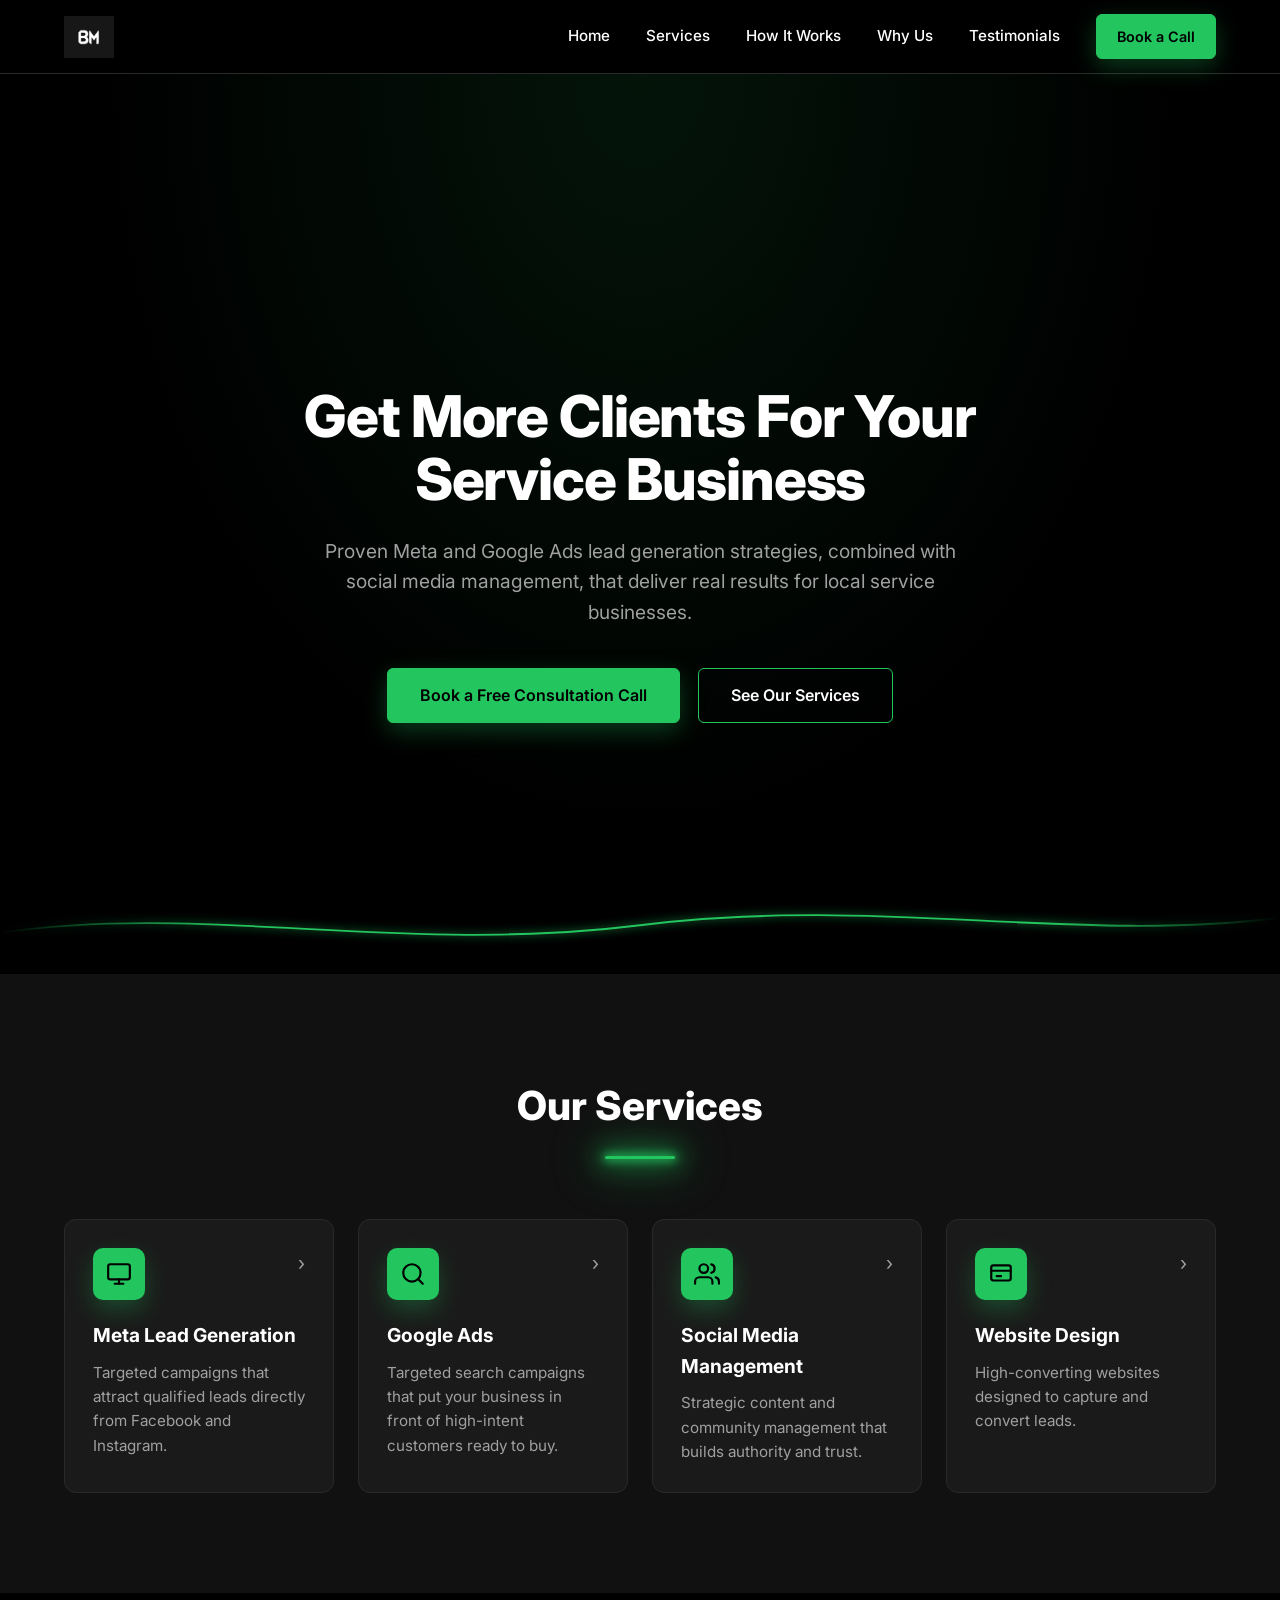
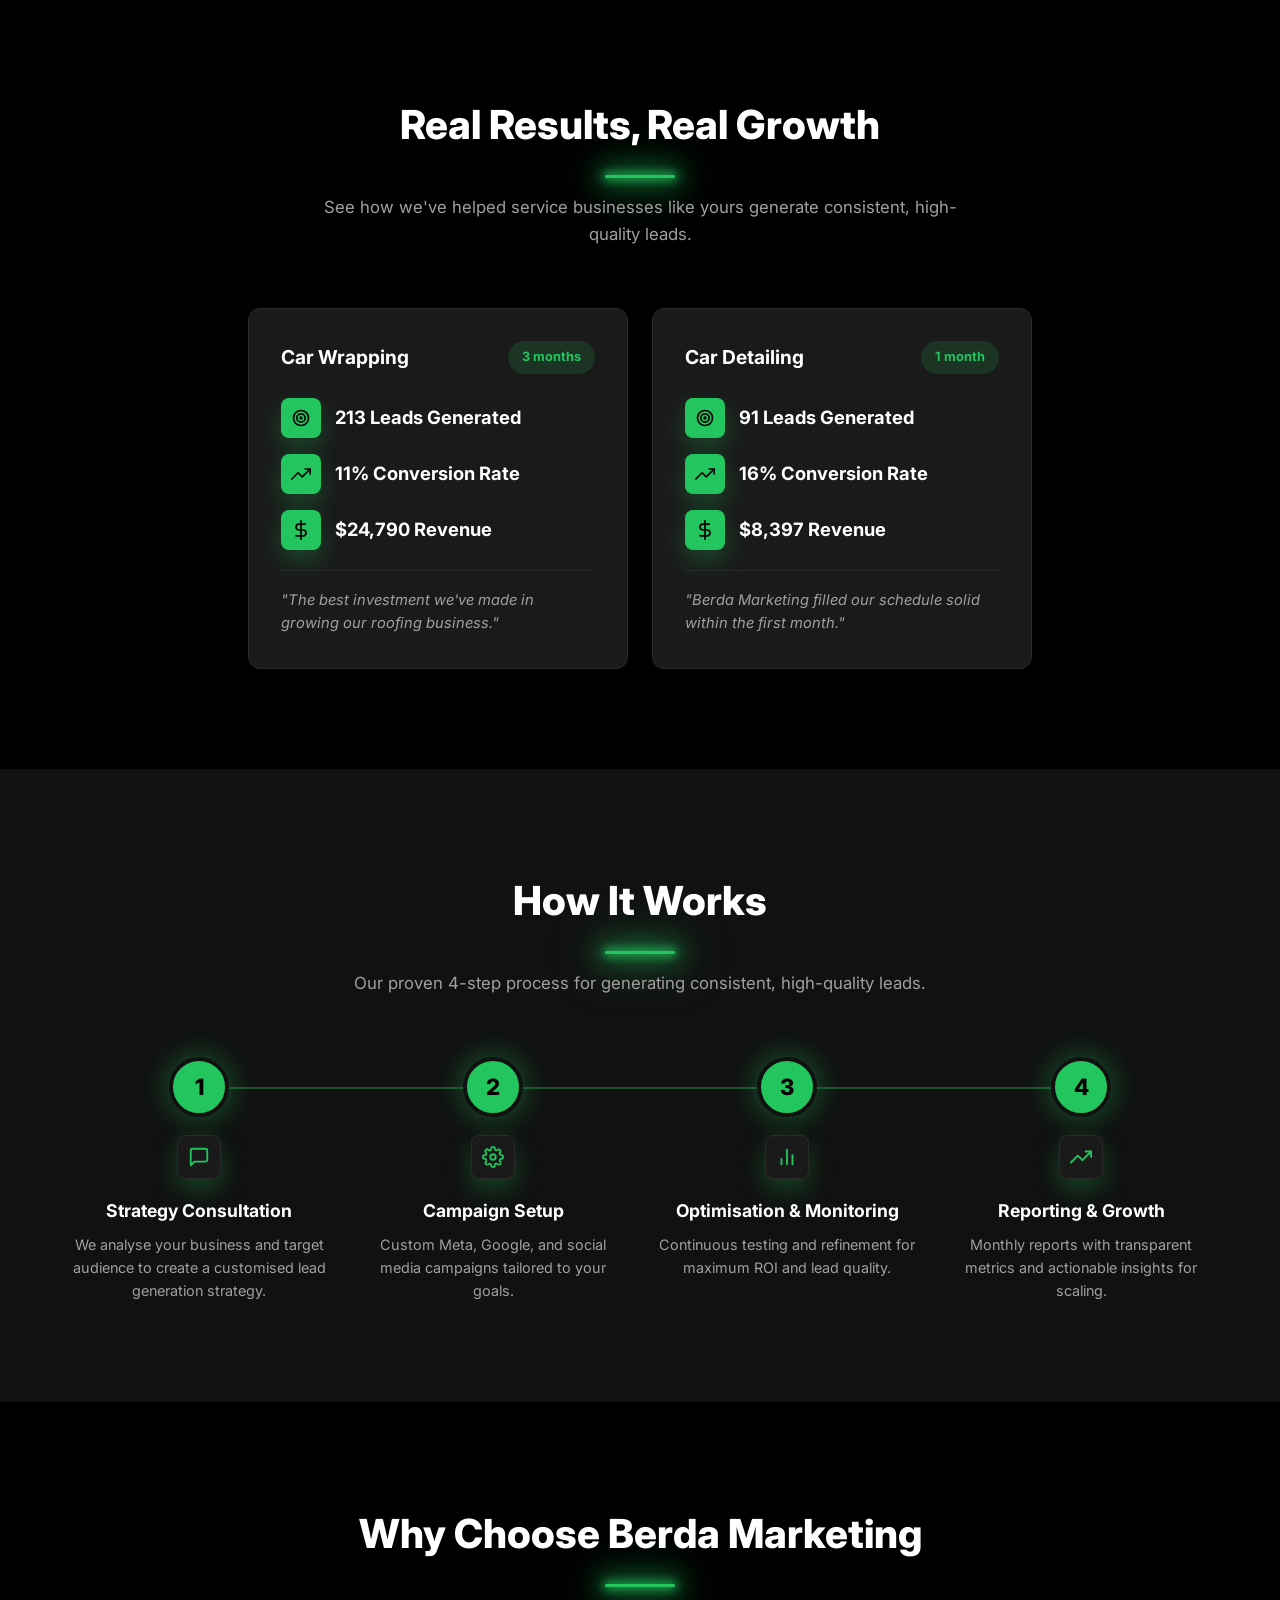
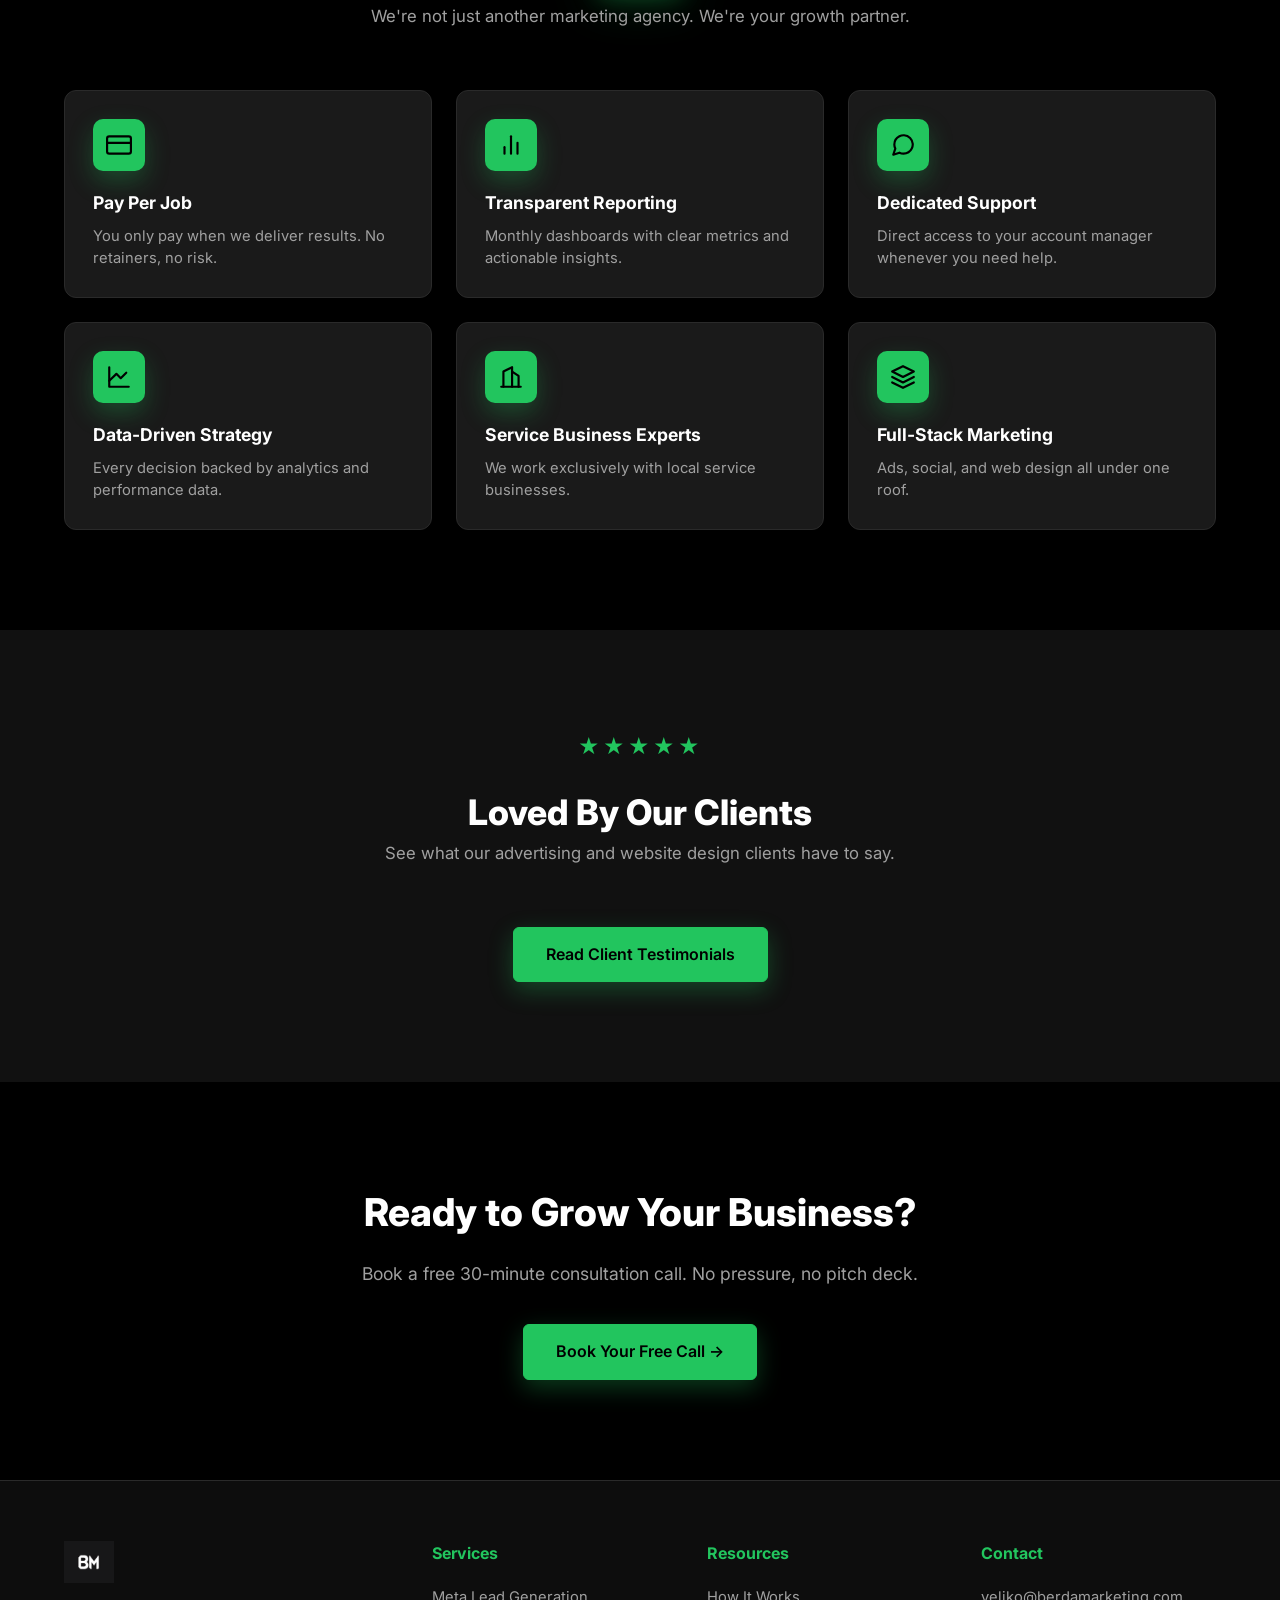
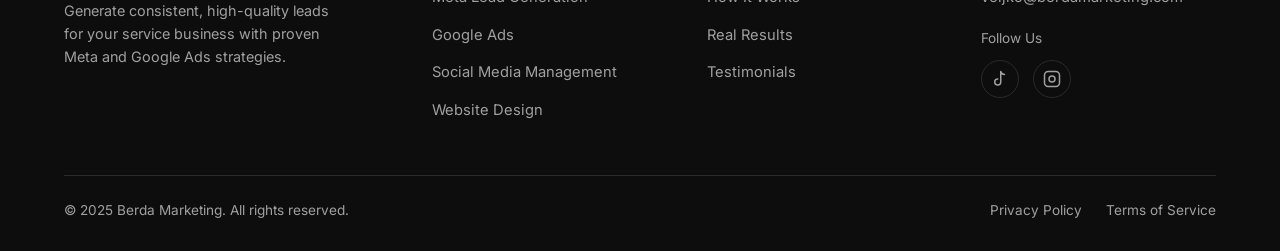
==== website/index.html @ 3953fb8c "Full site refresh: testimonials page, mobile fixes, new client assets - Add dedicated testimonials.h" ====
<!DOCTYPE html>
<html lang="en">
<head>
<meta charset="UTF-8">
<meta name="viewport" content="width=device-width, initial-scale=1.0">
<title>Berda Marketing | More Clients. Zero Retainers.</title>
<meta name="description" content="Performance marketing for local service businesses. Meta and Google Ads lead generation, social media management, and web design. Pay per job, not per month.">
<link rel="icon" type="image/png" href="assets/logo-no-text.png">

<!-- Meta Pixel placeholder: uncomment and fill in your Pixel ID -->
<!-- <script>
  !function(f,b,e,v,n,t,s){...}(window,document,'script','https://connect.facebook.net/en_US/fbevents.js');
  fbq('init', 'YOUR_PIXEL_ID');
  fbq('track', 'PageView');
</script> -->

<!-- Google Analytics placeholder: uncomment and fill in your GA4 Measurement ID -->
<!-- <script async src="https://www.googletagmanager.com/gtag/js?id=G-XXXXXXXXXX"></script>
<script>
  window.dataLayer = window.dataLayer || [];
  function gtag(){dataLayer.push(arguments);}
  gtag('js', new Date());
  gtag('config', 'G-XXXXXXXXXX');
</script> -->

<link rel="preconnect" href="https://fonts.googleapis.com">
<link rel="preconnect" href="https://fonts.gstatic.com" crossorigin>
<link href="https://fonts.googleapis.com/css2?family=Inter:wght@400;500;600;700;800&display=swap" rel="stylesheet">
<link rel="stylesheet" href="style.css">
</head>
<body>

<!-- ================= NAVBAR ================= -->
<header class="navbar">
  <div class="nav-inner">
    <a href="index.html" class="logo"><img src="assets/logo-no-text.png" alt="Berda Marketing" class="logo-img"></a>
    <nav class="nav-links">
      <a href="index.html">Home</a>
      <a href="index.html#services">Services</a>
      <a href="index.html#how-it-works">How It Works</a>
      <a href="index.html#why-us">Why Us</a>
      <a href="testimonials.html">Testimonials</a>
      <a href="book.html" class="btn btn-solid btn-small">Book a Call</a>
    </nav>
    <button class="hamburger" aria-label="Toggle menu">
      <span></span><span></span><span></span>
    </button>
  </div>
</header>

<!-- ================= HERO ================= -->
<section class="hero">
  <div class="hero-content">
    <h1>Get More Clients For Your Service Business</h1>
    <p>Proven Meta and Google Ads lead generation strategies, combined with social media management, that deliver real results for local service businesses.</p>
    <div class="hero-ctas">
      <a href="book.html" class="btn btn-solid">Book a Free Consultation Call</a>
      <a href="#services" class="btn btn-outline">See Our Services</a>
    </div>
  </div>
  <svg class="hero-wave" viewBox="0 0 1600 120" preserveAspectRatio="none" xmlns="http://www.w3.org/2000/svg">
    <defs>
      <linearGradient id="heroWaveFade" x1="0" y1="0" x2="1" y2="0">
        <stop offset="0%" stop-color="#22c55e" stop-opacity="0"/>
        <stop offset="18%" stop-color="#22c55e" stop-opacity="1"/>
        <stop offset="82%" stop-color="#22c55e" stop-opacity="1"/>
        <stop offset="100%" stop-color="#22c55e" stop-opacity="0"/>
      </linearGradient>
      <filter id="heroWaveGlow" x="-20%" y="-300%" width="140%" height="700%">
        <feGaussianBlur stdDeviation="6" result="blur"/>
        <feMerge>
          <feMergeNode in="blur"/>
          <feMergeNode in="SourceGraphic"/>
        </feMerge>
      </filter>
    </defs>
    <path d="M0,65 C260,25 500,95 800,55 C1100,15 1340,80 1600,45" fill="none" stroke="url(#heroWaveFade)" stroke-width="2.5" filter="url(#heroWaveGlow)"/>
  </svg>
</section>

<!-- ================= SERVICES ================= -->
<section id="services" class="bg-dark">
  <div class="container">
    <div class="section-heading reveal">
      <h2>Our Services</h2>
      <div class="section-divider"></div>
    </div>
    <div class="cards-grid-4" style="margin-top: 60px;">

      <div class="card expandable reveal" style="--reveal-delay: 0s">
        <div class="card-top">
          <div class="icon-box">
            <svg viewBox="0 0 24 24" fill="none" stroke="currentColor" stroke-width="2" stroke-linecap="round" stroke-linejoin="round"><rect x="2" y="3" width="20" height="14" rx="2"/><line x1="8" y1="21" x2="16" y2="21"/><line x1="12" y1="17" x2="12" y2="21"/></svg>
          </div>
          <span class="card-chevron">&rsaquo;</span>
        </div>
        <h3>Meta Lead Generation</h3>
        <p>Targeted campaigns that attract qualified leads directly from Facebook and Instagram.</p>
        <div class="card-expand"><div>
          <ul class="card-expand-list">
            <li>Custom ad creative and copywriting</li>
            <li>Audience targeting and retargeting</li>
            <li>Lead form optimization</li>
            <li>Weekly performance reviews</li>
          </ul>
        </div></div>
      </div>

      <div class="card expandable reveal" style="--reveal-delay: 0.1s">
        <div class="card-top">
          <div class="icon-box">
            <svg viewBox="0 0 24 24" fill="none" stroke="currentColor" stroke-width="2" stroke-linecap="round" stroke-linejoin="round"><circle cx="11" cy="11" r="8"/><line x1="21" y1="21" x2="16.65" y2="16.65"/></svg>
          </div>
          <span class="card-chevron">&rsaquo;</span>
        </div>
        <h3>Google Ads</h3>
        <p>Targeted search campaigns that put your business in front of high-intent customers ready to buy.</p>
        <div class="card-expand"><div>
          <ul class="card-expand-list">
            <li>Keyword research and bidding strategy</li>
            <li>Ad copywriting and extensions</li>
            <li>Conversion tracking setup</li>
            <li>Ongoing bid optimization</li>
          </ul>
        </div></div>
      </div>

      <div class="card expandable reveal" style="--reveal-delay: 0.2s">
        <div class="card-top">
          <div class="icon-box">
            <svg viewBox="0 0 24 24" fill="none" stroke="currentColor" stroke-width="2" stroke-linecap="round" stroke-linejoin="round"><path d="M17 21v-2a4 4 0 0 0-4-4H5a4 4 0 0 0-4 4v2"/><circle cx="9" cy="7" r="4"/><path d="M23 21v-2a4 4 0 0 0-3-3.87"/><path d="M16 3.13a4 4 0 0 1 0 7.75"/></svg>
          </div>
          <span class="card-chevron">&rsaquo;</span>
        </div>
        <h3>Social Media Management</h3>
        <p>Strategic content and community management that builds authority and trust.</p>
        <div class="card-expand"><div>
          <ul class="card-expand-list">
            <li>Content calendar and scheduling</li>
            <li>Community engagement</li>
            <li>Brand-consistent visuals</li>
            <li>Monthly analytics reporting</li>
          </ul>
        </div></div>
      </div>

      <div class="card expandable reveal" style="--reveal-delay: 0.3s">
        <div class="card-top">
          <div class="icon-box">
            <svg viewBox="0 0 24 24" fill="none" stroke="currentColor" stroke-width="2" stroke-linecap="round" stroke-linejoin="round"><rect x="3" y="4" width="18" height="14" rx="2"/><line x1="3" y1="9" x2="21" y2="9"/><line x1="8" y1="14" x2="12" y2="14"/></svg>
          </div>
          <span class="card-chevron">&rsaquo;</span>
        </div>
        <h3>Website Design</h3>
        <p>High-converting websites designed to capture and convert leads.</p>
        <div class="card-expand"><div>
          <ul class="card-expand-list">
            <li>Mobile-responsive design</li>
            <li>Lead capture forms</li>
            <li>Fast load speeds</li>
            <li>Ongoing hosting support</li>
          </ul>
        </div></div>
      </div>

    </div>
  </div>
</section>

<!-- ================= RESULTS ================= -->
<section id="results" class="bg-black">
  <div class="container">
    <div class="section-heading reveal">
      <h2>Real Results, Real Growth</h2>
      <div class="section-divider"></div>
    </div>
    <p class="section-subheading reveal">See how we've helped service businesses like yours generate consistent, high-quality leads.</p>
    <div class="results-grid" data-results-grid></div>
  </div>
</section>

<!-- ================= HOW IT WORKS ================= -->
<section id="how-it-works" class="bg-dark">
  <div class="container">
    <div class="section-heading reveal">
      <h2>How It Works</h2>
      <div class="section-divider"></div>
    </div>
    <p class="section-subheading reveal">Our proven 4-step process for generating consistent, high-quality leads.</p>

    <div class="steps-row">
      <div class="step reveal" style="--reveal-delay: 0s">
        <div class="step-number">1</div>
        <div class="icon-box">
          <svg viewBox="0 0 24 24" fill="none" stroke="currentColor" stroke-width="2" stroke-linecap="round" stroke-linejoin="round"><path d="M21 15a2 2 0 0 1-2 2H7l-4 4V5a2 2 0 0 1 2-2h14a2 2 0 0 1 2 2z"/></svg>
        </div>
        <h3>Strategy Consultation</h3>
        <p>We analyse your business and target audience to create a customised lead generation strategy.</p>
      </div>

      <div class="step reveal" style="--reveal-delay: 0.1s">
        <div class="step-number">2</div>
        <div class="icon-box">
          <svg viewBox="0 0 24 24" fill="none" stroke="currentColor" stroke-width="2" stroke-linecap="round" stroke-linejoin="round"><circle cx="12" cy="12" r="3"/><path d="M19.4 15a1.65 1.65 0 0 0 .33 1.82l.06.06a2 2 0 1 1-2.83 2.83l-.06-.06a1.65 1.65 0 0 0-1.82-.33 1.65 1.65 0 0 0-1 1.51V21a2 2 0 0 1-4 0v-.09A1.65 1.65 0 0 0 9 19.4a1.65 1.65 0 0 0-1.82.33l-.06.06a2 2 0 1 1-2.83-2.83l.06-.06a1.65 1.65 0 0 0 .33-1.82 1.65 1.65 0 0 0-1.51-1H3a2 2 0 0 1 0-4h.09A1.65 1.65 0 0 0 4.6 9a1.65 1.65 0 0 0-.33-1.82l-.06-.06a2 2 0 1 1 2.83-2.83l.06.06a1.65 1.65 0 0 0 1.82.33H9a1.65 1.65 0 0 0 1-1.51V3a2 2 0 0 1 4 0v.09a1.65 1.65 0 0 0 1 1.51 1.65 1.65 0 0 0 1.82-.33l.06-.06a2 2 0 1 1 2.83 2.83l-.06.06a1.65 1.65 0 0 0-.33 1.82V9a1.65 1.65 0 0 0 1.51 1H21a2 2 0 0 1 0 4h-.09a1.65 1.65 0 0 0-1.51 1z"/></svg>
        </div>
        <h3>Campaign Setup</h3>
        <p>Custom Meta, Google, and social media campaigns tailored to your goals.</p>
      </div>

      <div class="step reveal" style="--reveal-delay: 0.2s">
        <div class="step-number">3</div>
        <div class="icon-box">
          <svg viewBox="0 0 24 24" fill="none" stroke="currentColor" stroke-width="2" stroke-linecap="round" stroke-linejoin="round"><line x1="18" y1="20" x2="18" y2="10"/><line x1="12" y1="20" x2="12" y2="4"/><line x1="6" y1="20" x2="6" y2="14"/></svg>
        </div>
        <h3>Optimisation &amp; Monitoring</h3>
        <p>Continuous testing and refinement for maximum ROI and lead quality.</p>
      </div>

      <div class="step reveal" style="--reveal-delay: 0.3s">
        <div class="step-number">4</div>
        <div class="icon-box">
          <svg viewBox="0 0 24 24" fill="none" stroke="currentColor" stroke-width="2" stroke-linecap="round" stroke-linejoin="round"><path d="M23 6l-9.5 9.5-5-5L1 18"/><path d="M17 6h6v6"/></svg>
        </div>
        <h3>Reporting &amp; Growth</h3>
        <p>Monthly reports with transparent metrics and actionable insights for scaling.</p>
      </div>
    </div>
  </div>
</section>

<!-- ================= WHY CHOOSE US ================= -->
<section id="why-us" class="bg-black">
  <div class="container">
    <div class="section-heading reveal">
      <h2>Why Choose Berda Marketing</h2>
      <div class="section-divider"></div>
    </div>
    <p class="section-subheading reveal">We're not just another marketing agency. We're your growth partner.</p>

    <div class="cards-grid-3">
      <div class="card why-card reveal" style="--reveal-delay: 0s">
        <div class="icon-box" style="margin-bottom: 18px;">
          <svg viewBox="0 0 24 24" fill="none" stroke="currentColor" stroke-width="2" stroke-linecap="round" stroke-linejoin="round"><rect x="1" y="4" width="22" height="16" rx="2"/><line x1="1" y1="10" x2="23" y2="10"/></svg>
        </div>
        <h3>Pay Per Job</h3>
        <p>You only pay when we deliver results. No retainers, no risk.</p>
      </div>

      <div class="card why-card reveal" style="--reveal-delay: 0.1s">
        <div class="icon-box" style="margin-bottom: 18px;">
          <svg viewBox="0 0 24 24" fill="none" stroke="currentColor" stroke-width="2" stroke-linecap="round" stroke-linejoin="round"><line x1="18" y1="20" x2="18" y2="10"/><line x1="12" y1="20" x2="12" y2="4"/><line x1="6" y1="20" x2="6" y2="14"/></svg>
        </div>
        <h3>Transparent Reporting</h3>
        <p>Monthly dashboards with clear metrics and actionable insights.</p>
      </div>

      <div class="card why-card reveal" style="--reveal-delay: 0.2s">
        <div class="icon-box" style="margin-bottom: 18px;">
          <svg viewBox="0 0 24 24" fill="none" stroke="currentColor" stroke-width="2" stroke-linecap="round" stroke-linejoin="round"><path d="M21 11.5a8.38 8.38 0 0 1-.9 3.8 8.5 8.5 0 0 1-7.6 4.7 8.38 8.38 0 0 1-3.8-.9L3 21l1.9-5.7a8.38 8.38 0 0 1-.9-3.8 8.5 8.5 0 0 1 4.7-7.6 8.38 8.38 0 0 1 3.8-.9h.5a8.48 8.48 0 0 1 8 8v.5z"/></svg>
        </div>
        <h3>Dedicated Support</h3>
        <p>Direct access to your account manager whenever you need help.</p>
      </div>

      <div class="card why-card reveal" style="--reveal-delay: 0s">
        <div class="icon-box" style="margin-bottom: 18px;">
          <svg viewBox="0 0 24 24" fill="none" stroke="currentColor" stroke-width="2" stroke-linecap="round" stroke-linejoin="round"><path d="M3 3v18h18"/><path d="M18.7 8l-5.1 5.1-4-4L3 15.5"/></svg>
        </div>
        <h3>Data-Driven Strategy</h3>
        <p>Every decision backed by analytics and performance data.</p>
      </div>

      <div class="card why-card reveal" style="--reveal-delay: 0.1s">
        <div class="icon-box" style="margin-bottom: 18px;">
          <svg viewBox="0 0 24 24" fill="none" stroke="currentColor" stroke-width="2" stroke-linecap="round" stroke-linejoin="round"><path d="M3 21h18"/><path d="M5 21V7l8-4v18"/><path d="M19 21V11l-6-4"/></svg>
        </div>
        <h3>Service Business Experts</h3>
        <p>We work exclusively with local service businesses.</p>
      </div>

      <div class="card why-card reveal" style="--reveal-delay: 0.2s">
        <div class="icon-box" style="margin-bottom: 18px;">
          <svg viewBox="0 0 24 24" fill="none" stroke="currentColor" stroke-width="2" stroke-linecap="round" stroke-linejoin="round"><polygon points="12 2 2 7 12 12 22 7 12 2"/><polyline points="2 17 12 22 22 17"/><polyline points="2 12 12 17 22 12"/></svg>
        </div>
        <h3>Full-Stack Marketing</h3>
        <p>Ads, social, and web design all under one roof.</p>
      </div>
    </div>
  </div>
</section>

<!-- ================= TESTIMONIALS TEASER ================= -->
<section id="testimonials-teaser" class="bg-dark" style="text-align: center;">
  <div class="container">
    <div class="stars reveal" style="justify-content: center; display: flex;">★★★★★</div>
    <h2 class="reveal" style="margin-top: 16px; font-size: 2.2rem; font-weight: 800;">Loved By Our Clients</h2>
    <p class="section-subheading reveal">See what our advertising and website design clients have to say.</p>
    <a href="testimonials.html" class="btn btn-solid reveal">Read Client Testimonials</a>
  </div>
</section>

<!-- ================= FINAL CTA ================= -->
<section class="bg-black final-cta">
  <div class="container">
    <h2 class="reveal">Ready to Grow Your Business?</h2>
    <p class="reveal" style="--reveal-delay: 0.1s">Book a free 30-minute consultation call. No pressure, no pitch deck.</p>
    <a href="book.html" class="btn btn-solid reveal" style="--reveal-delay: 0.2s">Book Your Free Call &rarr;</a>
  </div>
</section>

<!-- ================= FOOTER ================= -->
<footer class="footer">
  <div class="container">
    <div class="footer-grid">
      <div class="footer-brand-col">
        <a href="index.html" class="logo"><img src="assets/logo-no-text.png" alt="Berda Marketing" class="logo-img"></a>
        <p class="footer-tagline">Generate consistent, high-quality leads for your service business with proven Meta and Google Ads strategies.</p>
      </div>

      <div class="footer-col">
        <h4>Services</h4>
        <ul>
          <li><a href="index.html#services">Meta Lead Generation</a></li>
          <li><a href="index.html#services">Google Ads</a></li>
          <li><a href="index.html#services">Social Media Management</a></li>
          <li><a href="index.html#services">Website Design</a></li>
        </ul>
      </div>

      <div class="footer-col">
        <h4>Resources</h4>
        <ul>
          <li><a href="index.html#how-it-works">How It Works</a></li>
          <li><a href="index.html#results">Real Results</a></li>
          <li><a href="testimonials.html">Testimonials</a></li>
        </ul>
      </div>

      <div class="footer-col">
        <h4>Contact</h4>
        <ul>
          <li><a href="mailto:veljko@berdamarketing.com">veljko@berdamarketing.com</a></li>
        </ul>
        <p class="footer-follow-label">Follow Us</p>
        <div class="footer-social">
          <a href="https://www.tiktok.com/@berdamarketing" target="_blank" rel="noopener" class="social-icon" aria-label="TikTok">
            <svg width="18" height="18" viewBox="0 0 24 24" fill="none" stroke="currentColor" stroke-width="2" stroke-linecap="round" stroke-linejoin="round"><path d="M9 12a4 4 0 1 0 4 4V2c.7 2.3 2.6 4 5 4"/></svg>
          </a>
          <a href="https://www.instagram.com/berdamarketing/" target="_blank" rel="noopener" class="social-icon" aria-label="Instagram">
            <svg width="18" height="18" viewBox="0 0 24 24" fill="none" stroke="currentColor" stroke-width="2"><rect x="2" y="2" width="20" height="20" rx="5"/><circle cx="12" cy="12" r="4"/><line x1="17.5" y1="6.5" x2="17.5" y2="6.5"/></svg>
          </a>
        </div>
      </div>
    </div>

    <div class="footer-bottom-bar">
      <p>&copy; 2025 Berda Marketing. All rights reserved.</p>
      <div class="footer-bottom-links">
        <a href="privacy-policy.html">Privacy Policy</a>
        <a href="terms-of-service.html">Terms of Service</a>
      </div>
    </div>
  </div>
</footer>


<script src="main.js"></script>
</body>
</html>
---- website/style.css ----
/* ==========================================================================
   Berda Marketing shared stylesheet
   ========================================================================== */

:root {
  --bg-black: #000000;
  --bg-dark: #111111;
  --bg-card: #1a1a1a;
  --bg-footer: #0d0d0d;
  --border-color: #2a2a2a;
  --text-primary: #ffffff;
  --text-secondary: #a0a0a0;
  --accent: #22c55e;
  --accent-hover: #16a34a;
  --font: 'Inter', -apple-system, BlinkMacSystemFont, 'Segoe UI', sans-serif;
}

* {
  margin: 0;
  padding: 0;
  box-sizing: border-box;
}

html {
  scroll-behavior: smooth;
}

body {
  font-family: var(--font);
  background: var(--bg-black);
  color: var(--text-primary);
  line-height: 1.6;
  overflow-x: hidden;
}

img { max-width: 100%; }

a { color: inherit; text-decoration: none; }

ul { list-style: none; }

.container {
  max-width: 1200px;
  margin: 0 auto;
  padding: 0 24px;
}

section {
  padding: 100px 0;
}

/* ---------------- Section heading ---------------- */
.section-heading {
  text-align: center;
  margin-bottom: 16px;
}

.section-heading h2 {
  font-size: 2.5rem;
  font-weight: 800;
  display: inline-block;
}

.section-divider {
  width: 70px;
  height: 3px;
  background: var(--accent);
  border-radius: 2px;
  margin: 18px auto 0;
  box-shadow:
    0 0 10px 2px rgba(34, 197, 94, 0.9),
    0 0 24px 6px rgba(34, 197, 94, 0.5),
    0 0 48px 12px rgba(34, 197, 94, 0.25);
}

.section-subheading {
  text-align: center;
  color: var(--text-secondary);
  max-width: 640px;
  margin: 0 auto 60px;
  font-size: 1.05rem;
}

/* ---------------- Buttons ---------------- */
.btn {
  display: inline-flex;
  align-items: center;
  justify-content: center;
  gap: 8px;
  padding: 14px 32px;
  font-family: var(--font);
  font-weight: 600;
  font-size: 1rem;
  border-radius: 6px;
  cursor: pointer;
  border: 1px solid transparent;
  transition: background 0.2s ease, color 0.2s ease, border-color 0.2s ease, transform 0.15s ease;
  white-space: nowrap;
}

.btn:active { transform: scale(0.98); }

.btn-solid {
  background: var(--accent);
  color: #000000;
  border-color: var(--accent);
  box-shadow: 0 8px 24px rgba(34, 197, 94, 0.3);
}

.btn-solid:hover {
  background: var(--accent-hover);
  border-color: var(--accent-hover);
  box-shadow: 0 10px 30px rgba(34, 197, 94, 0.4);
}

.btn-outline {
  background: transparent;
  color: var(--text-primary);
  border: 1px solid var(--accent);
}

.btn-outline:hover {
  background: rgba(34, 197, 94, 0.1);
}

.btn-small {
  padding: 10px 20px;
  font-size: 0.9rem;
}

/* ---------------- Navbar ---------------- */
.navbar {
  position: sticky;
  top: 0;
  z-index: 1000;
  background: var(--bg-black);
  border-bottom: 1px solid var(--border-color);
}

.nav-inner {
  max-width: 1200px;
  margin: 0 auto;
  padding: 14px 24px;
  display: flex;
  align-items: center;
  justify-content: space-between;
}

.logo {
  display: inline-flex;
  align-items: center;
  color: var(--text-primary);
  flex-shrink: 0;
}

.logo span {
  color: var(--accent);
}

.logo-img {
  height: 42px;
  width: auto;
  display: block;
}

.nav-links {
  display: flex;
  align-items: center;
  gap: 36px;
}

.nav-links a:not(.btn) {
  color: var(--text-primary);
  font-weight: 500;
  font-size: 0.95rem;
  transition: color 0.2s ease;
}

.nav-links a:not(.btn):hover {
  color: var(--accent);
}

.hamburger {
  display: none;
  flex-direction: column;
  gap: 5px;
  cursor: pointer;
  background: none;
  border: none;
  padding: 4px;
  z-index: 1100;
}

.hamburger span {
  display: block;
  width: 26px;
  height: 2px;
  background: var(--text-primary);
  transition: transform 0.25s ease, opacity 0.25s ease;
}

.hamburger.open span:nth-child(1) {
  transform: translateY(7px) rotate(45deg);
}
.hamburger.open span:nth-child(2) {
  opacity: 0;
}
.hamburger.open span:nth-child(3) {
  transform: translateY(-7px) rotate(-45deg);
}

/* ---------------- Hero ---------------- */
.hero {
  position: relative;
  min-height: 100vh;
  display: flex;
  align-items: center;
  justify-content: center;
  text-align: center;
  background: radial-gradient(ellipse at 50% 0%, rgba(34,197,94,0.10), transparent 60%), var(--bg-black);
  padding: 140px 24px 80px;
  overflow: hidden;
}

.hero-wave {
  position: absolute;
  left: 0;
  bottom: 0;
  width: 100%;
  height: 90px;
  pointer-events: none;
}

.hero-content {
  max-width: 880px;
}

.hero h1 {
  font-size: 3.6rem;
  font-weight: 800;
  line-height: 1.1;
  letter-spacing: -0.02em;
  margin-bottom: 24px;
}

.hero p {
  font-size: 1.2rem;
  color: var(--text-secondary);
  max-width: 640px;
  margin: 0 auto 40px;
}

.hero-ctas {
  display: flex;
  gap: 18px;
  justify-content: center;
  flex-wrap: wrap;
}

/* ---------------- Services cards ---------------- */
.bg-black { background: var(--bg-black); }
.bg-dark { background: var(--bg-dark); }

.cards-grid-4 {
  display: grid;
  grid-template-columns: repeat(4, 1fr);
  gap: 24px;
}

.card {
  background: var(--bg-card);
  border: 1px solid var(--border-color);
  border-radius: 12px;
  padding: 28px;
  transition: border-color 0.2s ease, transform 0.2s ease;
}

.card:hover {
  border-color: var(--accent);
  transform: translateY(-4px);
  box-shadow: 0 16px 40px rgba(34, 197, 94, 0.14);
}

.card-top {
  display: flex;
  align-items: flex-start;
  justify-content: space-between;
  margin-bottom: 20px;
}

.icon-box {
  width: 52px;
  height: 52px;
  background: var(--accent);
  border-radius: 10px;
  display: flex;
  align-items: center;
  justify-content: center;
  flex-shrink: 0;
  box-shadow: 0 10px 24px rgba(34, 197, 94, 0.28);
}

.icon-box svg {
  width: 26px;
  height: 26px;
  stroke: #000000;
}

.card-chevron {
  color: var(--text-secondary);
  font-size: 1.2rem;
  display: inline-block;
  transition: transform 0.3s ease;
}

.card h3 {
  font-size: 1.2rem;
  font-weight: 700;
  margin-bottom: 10px;
}

.card p {
  color: var(--text-secondary);
  font-size: 0.95rem;
}

.card.expandable {
  cursor: pointer;
}

.card.expandable:focus-visible {
  outline: 2px solid var(--accent);
  outline-offset: 2px;
}

.card.expandable.open .card-chevron {
  transform: rotate(90deg);
  color: var(--accent);
}

.card-expand {
  display: grid;
  grid-template-rows: 0fr;
  transition: grid-template-rows 0.35s ease;
}

.card-expand > div {
  overflow: hidden;
}

.card.expandable.open .card-expand {
  grid-template-rows: 1fr;
}

.card-expand-list {
  margin-top: 16px;
  padding-top: 16px;
  border-top: 1px solid var(--border-color);
}

.card-expand-list li {
  position: relative;
  padding-left: 22px;
  color: var(--text-secondary);
  font-size: 0.88rem;
  margin-bottom: 8px;
}

.card-expand-list li::before {
  content: '\2713';
  position: absolute;
  left: 0;
  color: var(--accent);
  font-weight: 700;
}

/* ---------------- Results ---------------- */
.results-grid {
  display: flex;
  flex-wrap: wrap;
  justify-content: center;
  gap: 24px;
}

.result-card {
  background: var(--bg-card);
  border: 1px solid var(--border-color);
  border-radius: 12px;
  padding: 32px;
  flex: 1 1 340px;
  max-width: 380px;
  transition: transform 0.3s ease, border-color 0.3s ease, box-shadow 0.3s ease;
}

.result-card:hover {
  transform: translateY(-6px);
  border-color: var(--accent);
  box-shadow: 0 14px 32px rgba(34, 197, 94, 0.16);
}

.result-card .icon-box {
  transition: transform 0.3s ease;
}

.result-card:hover .icon-box {
  transform: scale(1.1);
}

.result-top {
  display: flex;
  align-items: center;
  justify-content: space-between;
  margin-bottom: 24px;
}

.result-title {
  font-size: 1.2rem;
  font-weight: 700;
}

.result-badge {
  background: rgba(34, 197, 94, 0.15);
  color: var(--accent);
  font-size: 0.8rem;
  font-weight: 700;
  padding: 6px 14px;
  border-radius: 999px;
  white-space: nowrap;
}

.result-stat {
  display: flex;
  align-items: center;
  gap: 14px;
  margin-bottom: 16px;
}

.result-stat .icon-box {
  width: 40px;
  height: 40px;
  border-radius: 8px;
}

.result-stat .icon-box svg {
  width: 20px;
  height: 20px;
}

.result-stat-text {
  display: flex;
  flex-direction: column;
}

.result-stat-value {
  font-size: 1.15rem;
  font-weight: 700;
}

.result-stat-label {
  font-size: 0.82rem;
  color: var(--text-secondary);
}

.result-quote {
  font-style: italic;
  color: var(--text-secondary);
  border-top: 1px solid var(--border-color);
  margin-top: 20px;
  padding-top: 18px;
  font-size: 0.92rem;
}

/* ---------------- How it works ---------------- */
.steps-row {
  display: grid;
  grid-template-columns: repeat(4, 1fr);
  gap: 24px;
  position: relative;
}

.steps-row::before {
  content: '';
  position: absolute;
  top: 30px;
  left: 12.5%;
  right: 12.5%;
  height: 2px;
  background: var(--accent);
  opacity: 0.35;
  z-index: 0;
}

.step {
  position: relative;
  z-index: 1;
  display: flex;
  flex-direction: column;
  align-items: center;
  text-align: center;
}

.step-number {
  width: 60px;
  height: 60px;
  border-radius: 50%;
  background: var(--accent);
  color: #000000;
  font-size: 1.4rem;
  font-weight: 800;
  display: flex;
  align-items: center;
  justify-content: center;
  margin-bottom: 18px;
  border: 4px solid var(--bg-dark);
  box-shadow: 0 0 30px rgba(34, 197, 94, 0.45);
}

.step .icon-box {
  width: 44px;
  height: 44px;
  background: var(--bg-card);
  border: 1px solid var(--border-color);
  border-radius: 8px;
  margin-bottom: 18px;
}

.step .icon-box svg {
  stroke: var(--accent);
  width: 22px;
  height: 22px;
}

.step h3 {
  font-size: 1.1rem;
  font-weight: 700;
  margin-bottom: 8px;
}

.step p {
  font-size: 0.9rem;
  color: var(--text-secondary);
}

/* ---------------- Why choose (3x2 grid) ---------------- */
.cards-grid-3 {
  display: grid;
  grid-template-columns: repeat(3, 1fr);
  gap: 24px;
}

.why-card h3 {
  font-size: 1.1rem;
  margin-bottom: 8px;
}

.why-card p {
  font-size: 0.92rem;
  color: var(--text-secondary);
  line-height: 1.5;
}

/* ---------------- Testimonials ---------------- */
.testimonials-grid {
  display: grid;
  grid-template-columns: repeat(auto-fit, minmax(320px, 1fr));
  gap: 24px;
}

.testimonial-card {
  background: var(--bg-card);
  border: 1px solid var(--border-color);
  border-radius: 14px;
  padding: 36px 32px;
  text-align: center;
  box-shadow: 0 24px 60px rgba(0, 0, 0, 0.4), 0 0 40px rgba(34, 197, 94, 0.06);
}

.stars {
  color: var(--accent);
  font-size: 1.3rem;
  letter-spacing: 4px;
  margin-bottom: 20px;
}

.testimonial-quote {
  font-size: 1.15rem;
  margin-bottom: 28px;
  color: var(--text-primary);
}

.testimonial-author {
  display: flex;
  align-items: center;
  justify-content: center;
  gap: 14px;
}

.avatar-circle {
  width: 48px;
  height: 48px;
  border-radius: 50%;
  background: var(--accent);
  color: #000;
  font-weight: 700;
  display: flex;
  align-items: center;
  justify-content: center;
  font-size: 1rem;
  overflow: hidden;
  flex-shrink: 0;
  box-shadow: 0 6px 18px rgba(34, 197, 94, 0.3);
}

.avatar-circle img {
  width: 100%;
  height: 100%;
  object-fit: cover;
  border-radius: 50%;
}

.testimonial-content-image {
  max-width: 100%;
  max-height: 320px;
  object-fit: cover;
  border-radius: 10px;
  margin: 0 auto 28px;
  display: block;
}

.testimonial-audio {
  width: 100%;
  margin-bottom: 28px;
}

.testimonial-content-video {
  width: 100%;
  max-height: 400px;
  border-radius: 10px;
  margin-bottom: 28px;
}

.testimonial-link-btn {
  margin-bottom: 28px;
}

.author-info {
  text-align: left;
}

.author-name {
  font-weight: 700;
  font-size: 0.95rem;
}

.author-business {
  color: var(--text-secondary);
  font-size: 0.85rem;
}

/* ---------------- Testimonials page hero ---------------- */
.testimonials-hero {
  padding: 160px 24px 60px;
  text-align: center;
  background: radial-gradient(ellipse at 50% 0%, rgba(34, 197, 94, 0.10), transparent 60%), var(--bg-black);
}

.testimonials-hero h1 {
  font-size: 2.8rem;
  font-weight: 800;
  margin-bottom: 16px;
}

.testimonials-hero p {
  color: var(--text-secondary);
  font-size: 1.1rem;
  max-width: 600px;
  margin: 0 auto;
}

/* ---------------- Final CTA ---------------- */
.final-cta {
  text-align: center;
}

.final-cta h2 {
  font-size: 2.4rem;
  font-weight: 800;
  margin-bottom: 16px;
}

.final-cta p {
  color: var(--text-secondary);
  font-size: 1.1rem;
  margin-bottom: 36px;
}

/* ---------------- Footer ---------------- */
.footer {
  background: var(--bg-footer);
  border-top: 1px solid var(--border-color);
  padding: 60px 0 30px;
}

.footer-grid {
  display: grid;
  grid-template-columns: 1.4fr 1fr 1fr 1fr;
  gap: 40px;
  padding-bottom: 40px;
}

.footer-brand-col .logo {
  margin-bottom: 16px;
}

.footer-tagline {
  color: var(--text-secondary);
  font-size: 0.9rem;
  max-width: 280px;
}

.footer-col h4 {
  color: var(--accent);
  font-size: 1rem;
  font-weight: 700;
  margin-bottom: 18px;
}

.footer-col ul li {
  margin-bottom: 12px;
}

.footer-col ul li a {
  color: var(--text-secondary);
  font-size: 0.92rem;
  transition: color 0.2s ease;
  word-break: break-word;
}

.footer-col ul li a:hover {
  color: var(--accent);
}

.footer-follow-label {
  color: var(--text-secondary);
  font-size: 0.85rem;
  margin: 18px 0 10px;
}

.footer-social {
  display: flex;
  gap: 14px;
}

.social-icon {
  width: 38px;
  height: 38px;
  border-radius: 50%;
  border: 1px solid var(--border-color);
  display: flex;
  align-items: center;
  justify-content: center;
  transition: border-color 0.2s ease, color 0.2s ease;
  color: var(--text-secondary);
}

.social-icon:hover {
  border-color: var(--accent);
  color: var(--accent);
}

.footer-bottom-bar {
  display: flex;
  align-items: center;
  justify-content: space-between;
  flex-wrap: wrap;
  gap: 16px;
  border-top: 1px solid var(--border-color);
  padding-top: 24px;
}

.footer-bottom-bar p {
  color: var(--text-secondary);
  font-size: 0.85rem;
  margin: 0;
}

.footer-bottom-links {
  display: flex;
  gap: 24px;
}

.footer-bottom-links a {
  color: var(--text-secondary);
  font-size: 0.85rem;
  transition: color 0.2s ease;
}

.footer-bottom-links a:hover {
  color: var(--accent);
}

/* ---------------- Scroll reveal animations ---------------- */
.reveal {
  opacity: 0;
  transform: translateY(28px);
  transition: opacity 0.7s cubic-bezier(0.16, 1, 0.3, 1), transform 0.7s cubic-bezier(0.16, 1, 0.3, 1);
  transition-delay: var(--reveal-delay, 0s);
}

.reveal.visible {
  opacity: 1;
  transform: translateY(0);
}

@media (prefers-reduced-motion: reduce) {
  .reveal {
    transition: none;
    opacity: 1;
    transform: none;
  }
}

/* ---------------- Book page ---------------- */
.book-page {
  padding: 160px 24px 100px;
  text-align: center;
}

.book-page h1 {
  font-size: 2.6rem;
  font-weight: 800;
  margin-bottom: 16px;
}

.book-page > p {
  color: var(--text-secondary);
  font-size: 1.1rem;
  max-width: 560px;
  margin: 0 auto 44px;
}

.calendar-wrap {
  max-width: 900px;
  margin: 0 auto;
  background: var(--bg-card);
  border: 1px solid var(--border-color);
  border-radius: 12px;
  padding: 16px;
}

/* ---------------- Legal pages ---------------- */
.legal-page {
  padding: 160px 24px 100px;
  max-width: 820px;
  margin: 0 auto;
}

.legal-page h1 {
  font-size: 2.4rem;
  font-weight: 800;
  margin-bottom: 12px;
}

.legal-updated {
  color: var(--text-secondary);
  margin-bottom: 40px;
  font-size: 0.9rem;
}

.legal-page h2 {
  font-size: 1.4rem;
  font-weight: 700;
  margin: 40px 0 14px;
}

.legal-page p, .legal-page li {
  color: var(--text-secondary);
  margin-bottom: 14px;
  font-size: 0.98rem;
}

.legal-page ul {
  list-style: disc;
  padding-left: 24px;
  margin-bottom: 14px;
}

.legal-page ul li {
  margin-bottom: 8px;
}

.legal-page a {
  color: var(--accent);
  word-break: break-word;
}

.legal-page strong { color: var(--text-primary); }

/* ---------------- Responsive ---------------- */
@media (max-width: 900px) {
  .cards-grid-4,
  .cards-grid-3,
  .steps-row {
    grid-template-columns: repeat(2, 1fr);
  }

  .steps-row::before {
    display: none;
  }

  .footer-grid {
    grid-template-columns: 1fr 1fr;
  }

  .hero h1 {
    font-size: 2.6rem;
  }

}

@media (max-width: 768px) {
  .nav-links {
    position: fixed;
    top: 0;
    right: -100%;
    height: 100vh;
    width: 260px;
    background: var(--bg-black);
    border-left: 1px solid var(--border-color);
    flex-direction: column;
    align-items: flex-start;
    padding: 90px 30px;
    gap: 26px;
    transition: right 0.3s ease;
  }

  .nav-links.open {
    right: 0;
  }

  .hamburger {
    display: flex;
  }

  .cards-grid-4,
  .cards-grid-3,
  .steps-row {
    grid-template-columns: 1fr;
  }

  .result-card {
    flex-basis: 100%;
    max-width: 420px;
    padding: 24px;
  }

  .hero h1 {
    font-size: 2.1rem;
  }

  .hero p {
    font-size: 1.05rem;
  }

  .testimonials-hero {
    padding: 120px 24px 40px;
  }

  .testimonials-hero h1 {
    font-size: 2rem;
  }

  section {
    padding: 70px 0;
  }

  .footer-grid {
    grid-template-columns: 1fr;
    gap: 32px;
  }

  .footer-bottom-bar {
    flex-direction: column;
    align-items: flex-start;
  }

}

@media (max-width: 480px) {
  .hero-ctas {
    flex-direction: column;
    width: 100%;
  }

  .hero-ctas .btn {
    width: 100%;
  }

  .testimonial-card {
    padding: 28px 20px;
  }
}
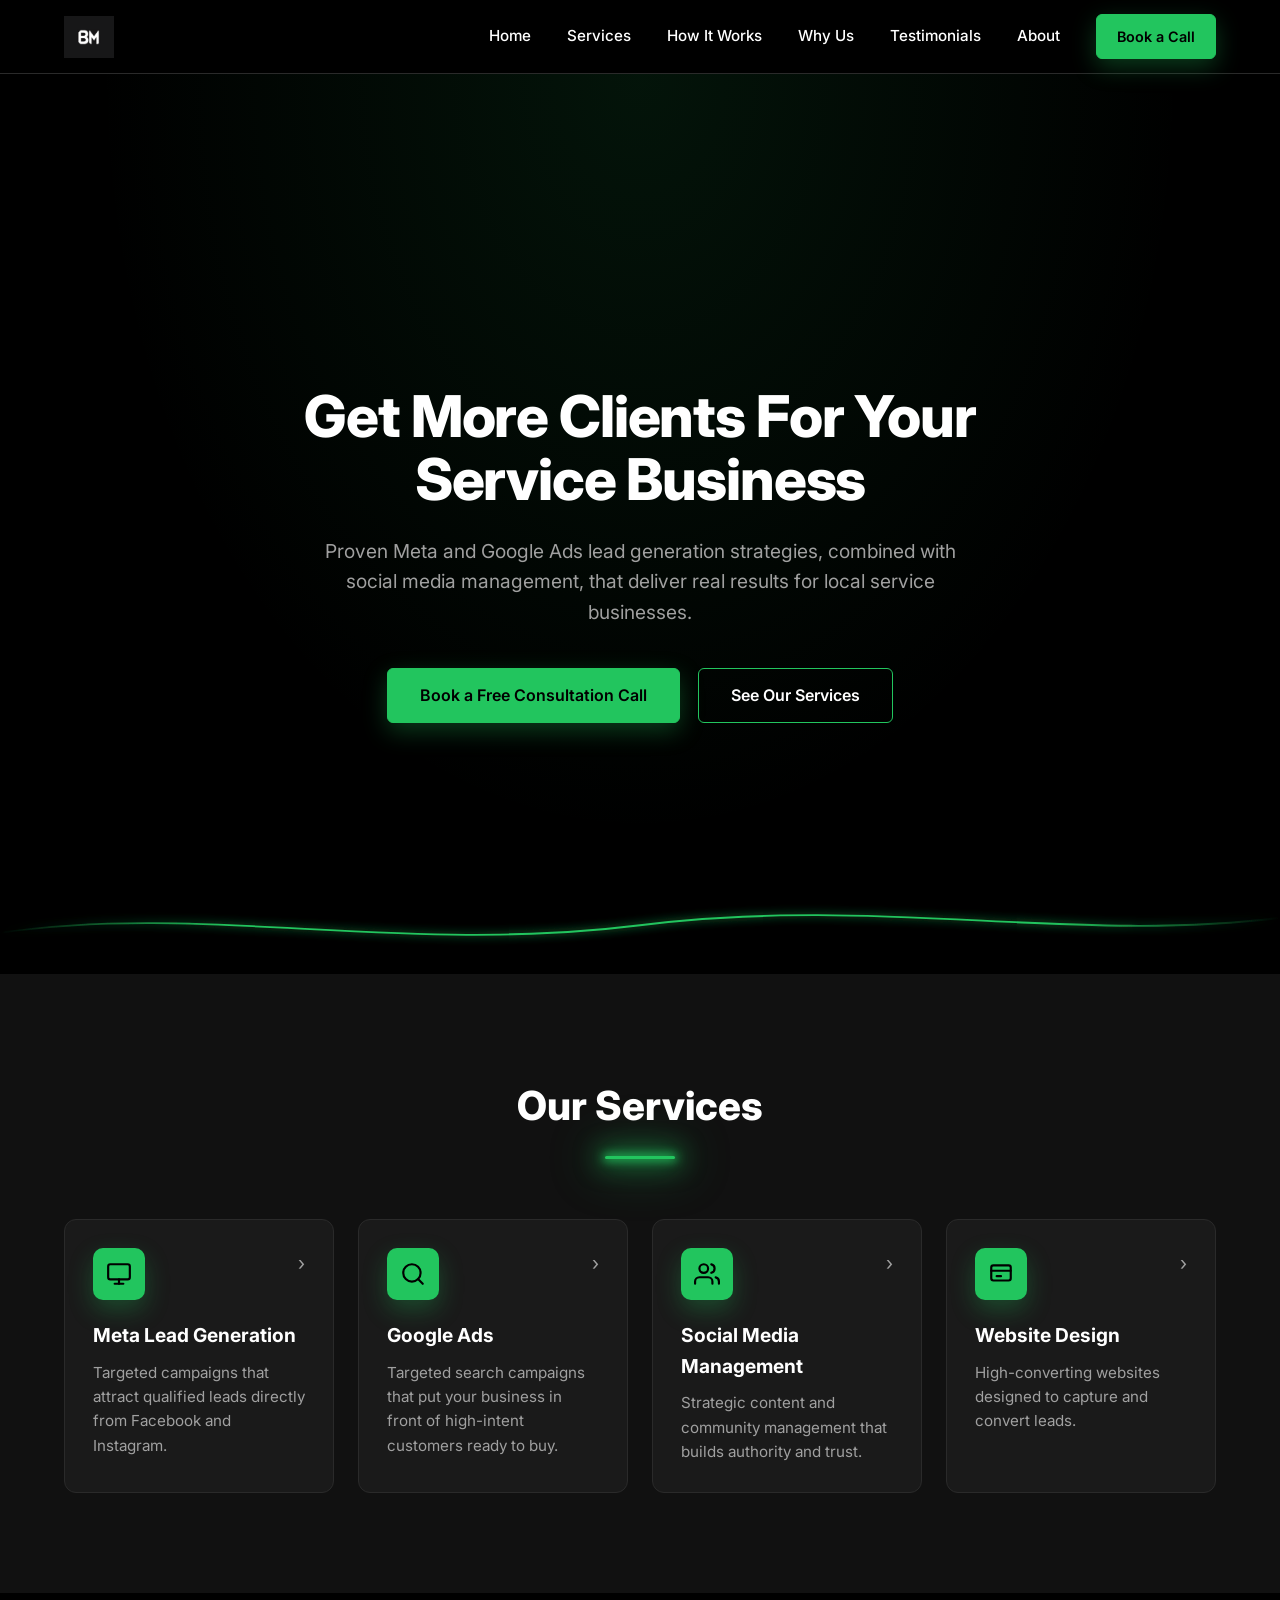
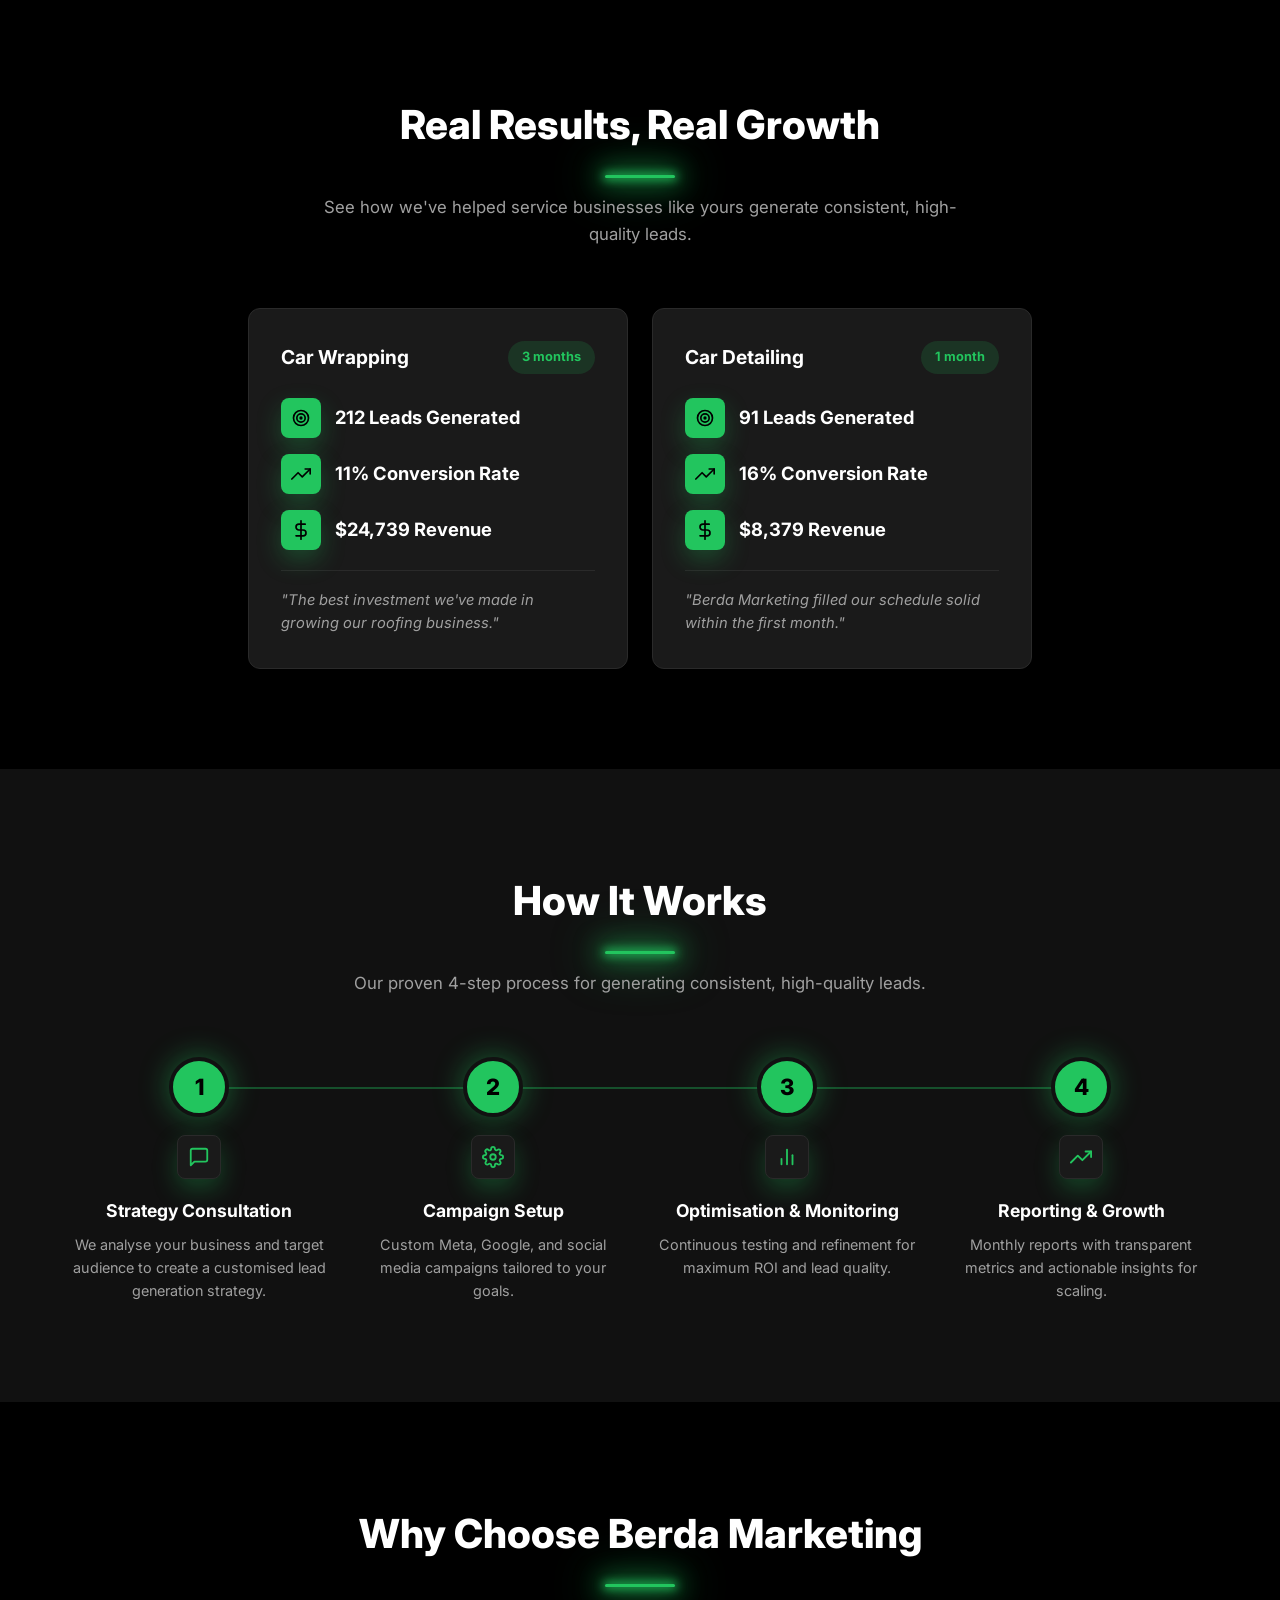
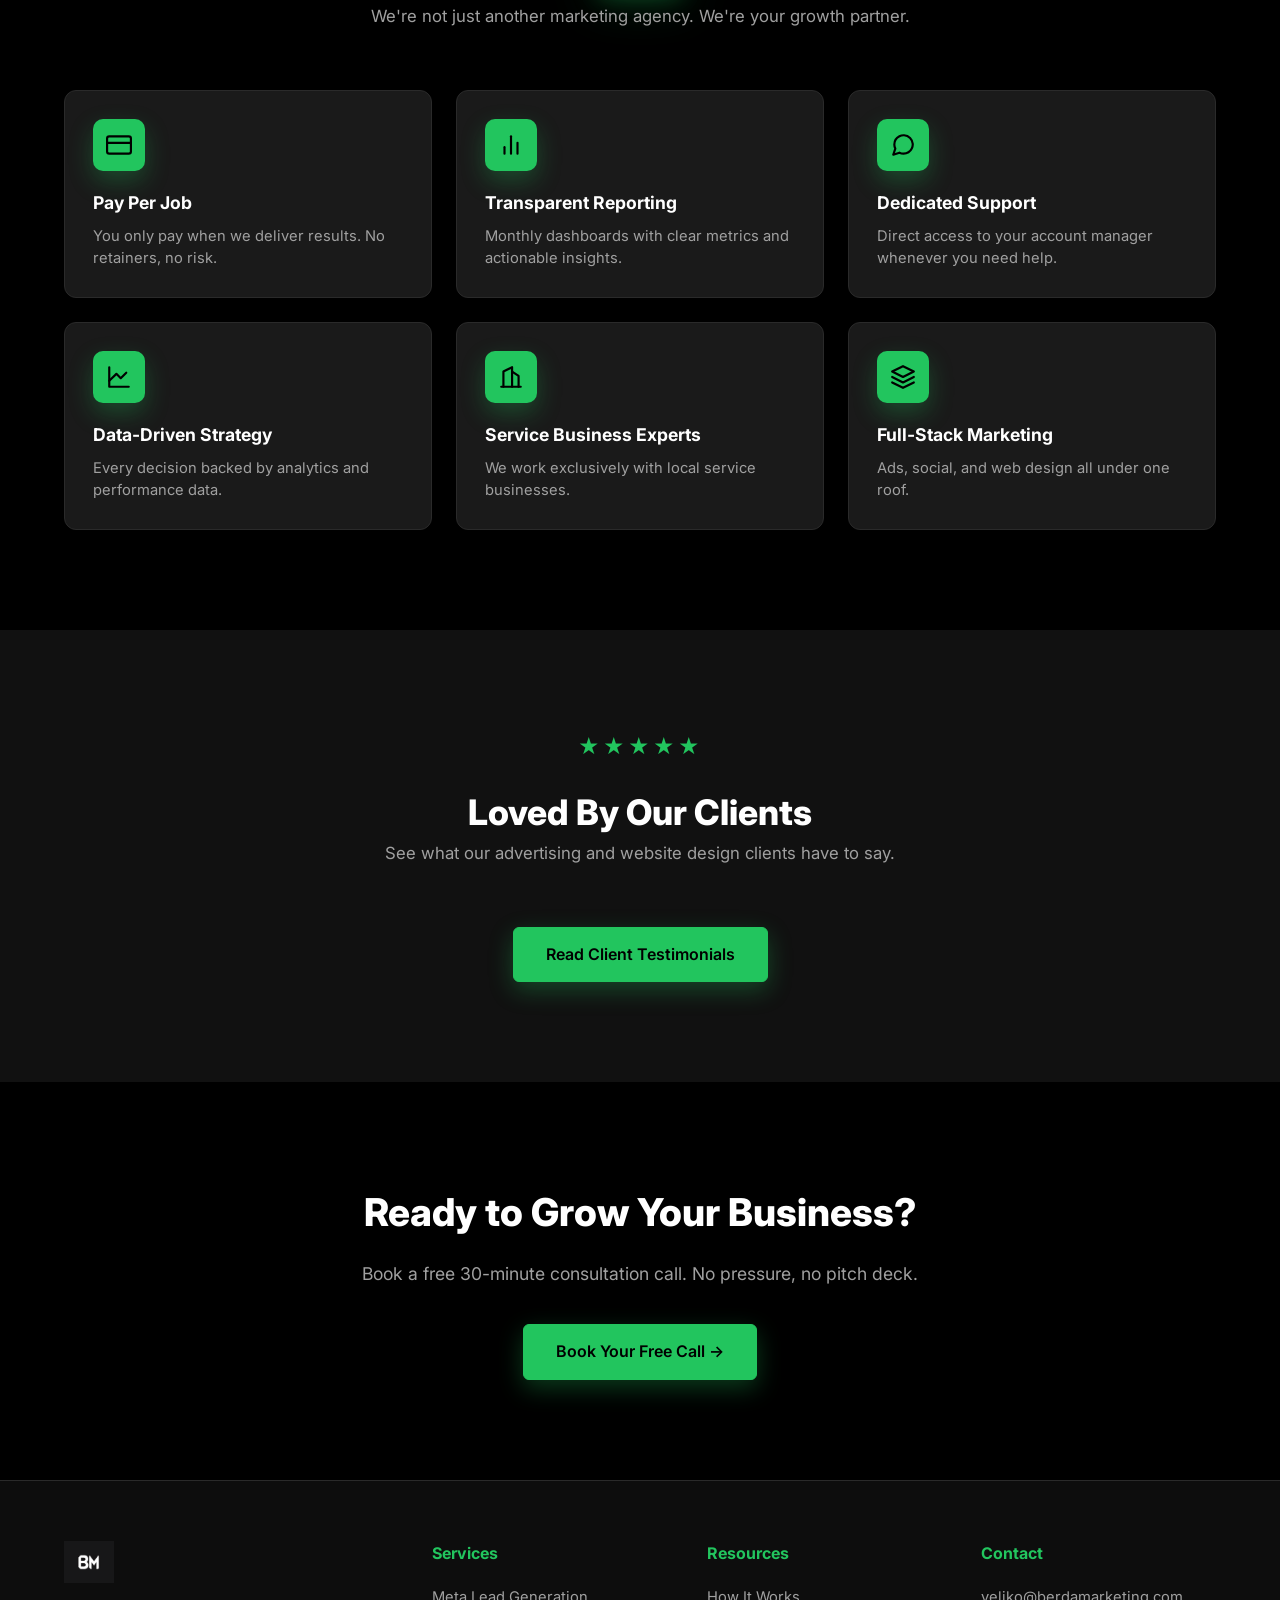
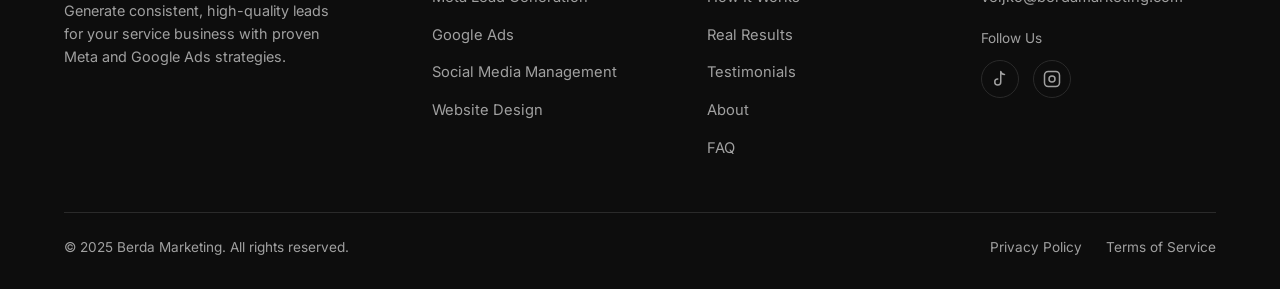
==== commit e846add3: "Add About and FAQ pages - Add about.html with About the Business and Meet the CEO sections - Add faq" ====
--- a/website/index.html
+++ b/website/index.html
@@ -40,6 +40,7 @@
       <a href="index.html#how-it-works">How It Works</a>
       <a href="index.html#why-us">Why Us</a>
       <a href="testimonials.html">Testimonials</a>
+      <a href="about.html">About</a>
       <a href="book.html" class="btn btn-solid btn-small">Book a Call</a>
     </nav>
     <button class="hamburger" aria-label="Toggle menu">
@@ -333,6 +334,8 @@
           <li><a href="index.html#how-it-works">How It Works</a></li>
           <li><a href="index.html#results">Real Results</a></li>
           <li><a href="testimonials.html">Testimonials</a></li>
+          <li><a href="about.html">About</a></li>
+          <li><a href="faq.html">FAQ</a></li>
         </ul>
       </div>
 
--- a/website/style.css
+++ b/website/style.css
@@ -658,23 +658,108 @@
 }
 
 /* ---------------- Testimonials page hero ---------------- */
-.testimonials-hero {
+.testimonials-hero,
+.page-hero {
   padding: 160px 24px 60px;
   text-align: center;
   background: radial-gradient(ellipse at 50% 0%, rgba(34, 197, 94, 0.10), transparent 60%), var(--bg-black);
 }
 
-.testimonials-hero h1 {
+.testimonials-hero h1,
+.page-hero h1 {
   font-size: 2.8rem;
   font-weight: 800;
   margin-bottom: 16px;
 }
 
-.testimonials-hero p {
+.testimonials-hero p,
+.page-hero p {
   color: var(--text-secondary);
   font-size: 1.1rem;
   max-width: 600px;
   margin: 0 auto;
+}
+
+/* ---------------- About page ---------------- */
+.about-text {
+  max-width: 760px;
+  margin: 0 auto;
+  text-align: center;
+}
+
+.about-text p {
+  color: var(--text-secondary);
+  font-size: 1.05rem;
+  margin-bottom: 20px;
+}
+
+.ceo-card {
+  max-width: 620px;
+  margin: 0 auto;
+  text-align: center;
+}
+
+.ceo-avatar {
+  width: 120px;
+  height: 120px;
+  border-radius: 50%;
+  background: var(--accent);
+  color: #000;
+  font-weight: 800;
+  font-size: 2.6rem;
+  display: flex;
+  align-items: center;
+  justify-content: center;
+  margin: 0 auto 24px;
+  box-shadow: 0 10px 30px rgba(34, 197, 94, 0.3);
+}
+
+.ceo-name {
+  font-size: 1.5rem;
+  font-weight: 800;
+  margin-bottom: 4px;
+}
+
+.ceo-title {
+  color: var(--accent);
+  font-size: 0.95rem;
+  font-weight: 600;
+  margin-bottom: 20px;
+}
+
+.ceo-card p {
+  color: var(--text-secondary);
+  font-size: 1rem;
+}
+
+/* ---------------- FAQ page ---------------- */
+.faq-list {
+  display: flex;
+  flex-direction: column;
+  gap: 16px;
+  max-width: 800px;
+  margin: 0 auto;
+}
+
+.faq-question {
+  display: flex;
+  align-items: center;
+  justify-content: space-between;
+  gap: 16px;
+}
+
+.faq-question h3 {
+  font-size: 1.05rem;
+  font-weight: 700;
+}
+
+.faq-item .card-expand p {
+  color: var(--text-secondary);
+  font-size: 0.95rem;
+}
+
+.card.expandable.open {
+  border-color: var(--accent);
 }
 
 /* ---------------- Final CTA ---------------- */
@@ -962,11 +1047,13 @@
     font-size: 1.05rem;
   }
 
-  .testimonials-hero {
+  .testimonials-hero,
+  .page-hero {
     padding: 120px 24px 40px;
   }
 
-  .testimonials-hero h1 {
+  .testimonials-hero h1,
+  .page-hero h1 {
     font-size: 2rem;
   }
 
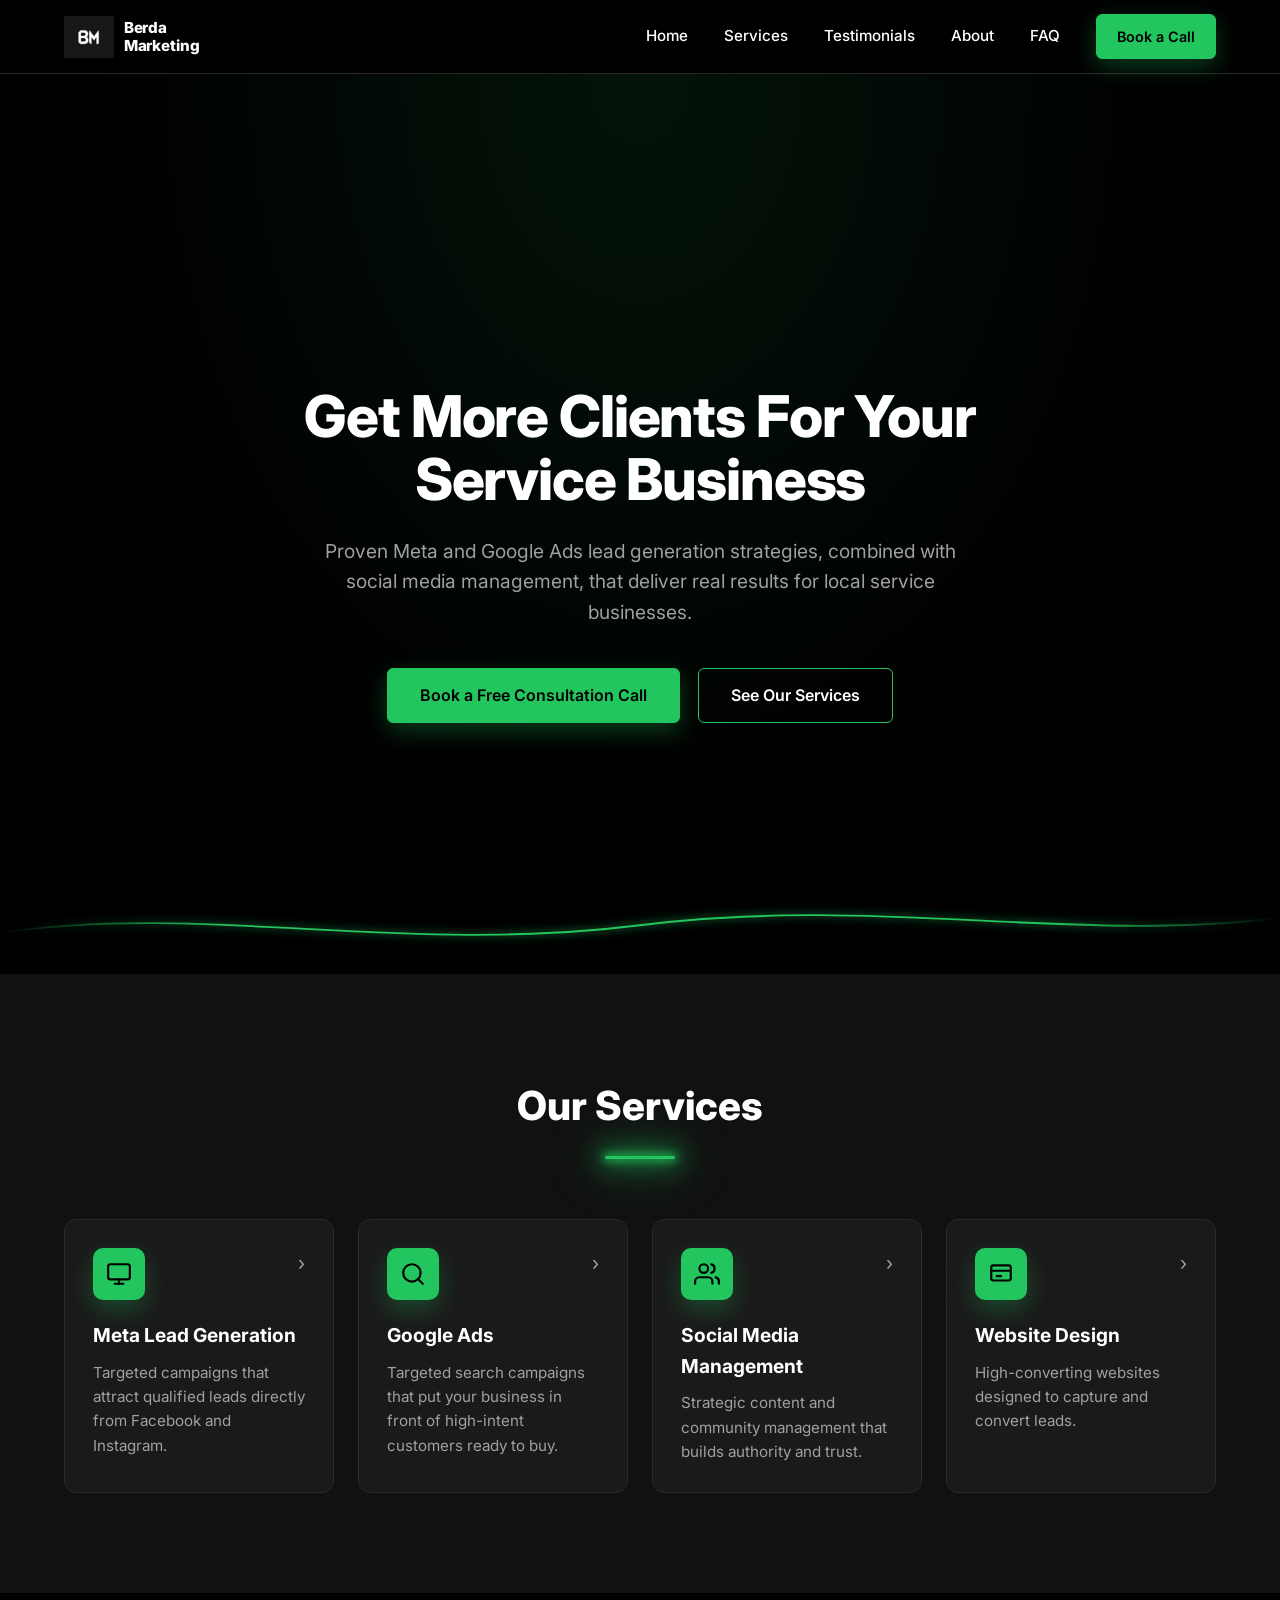
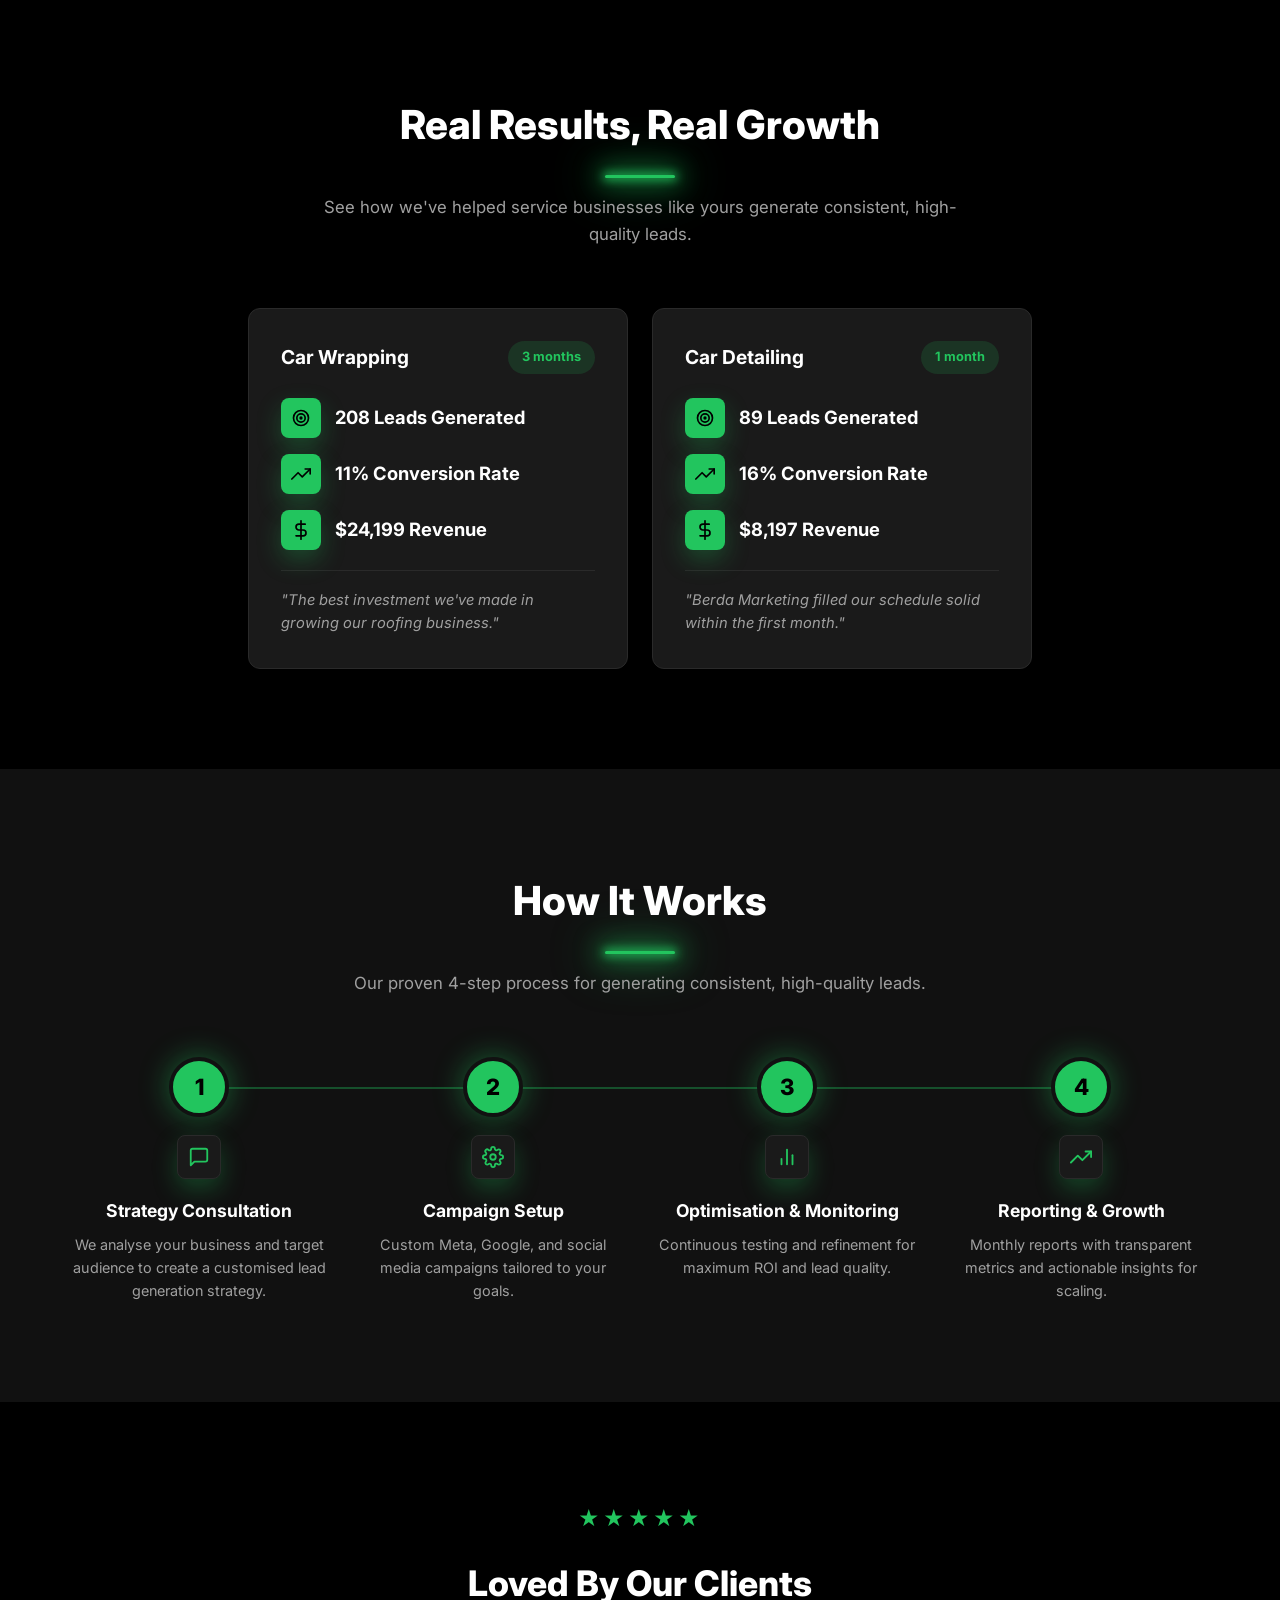
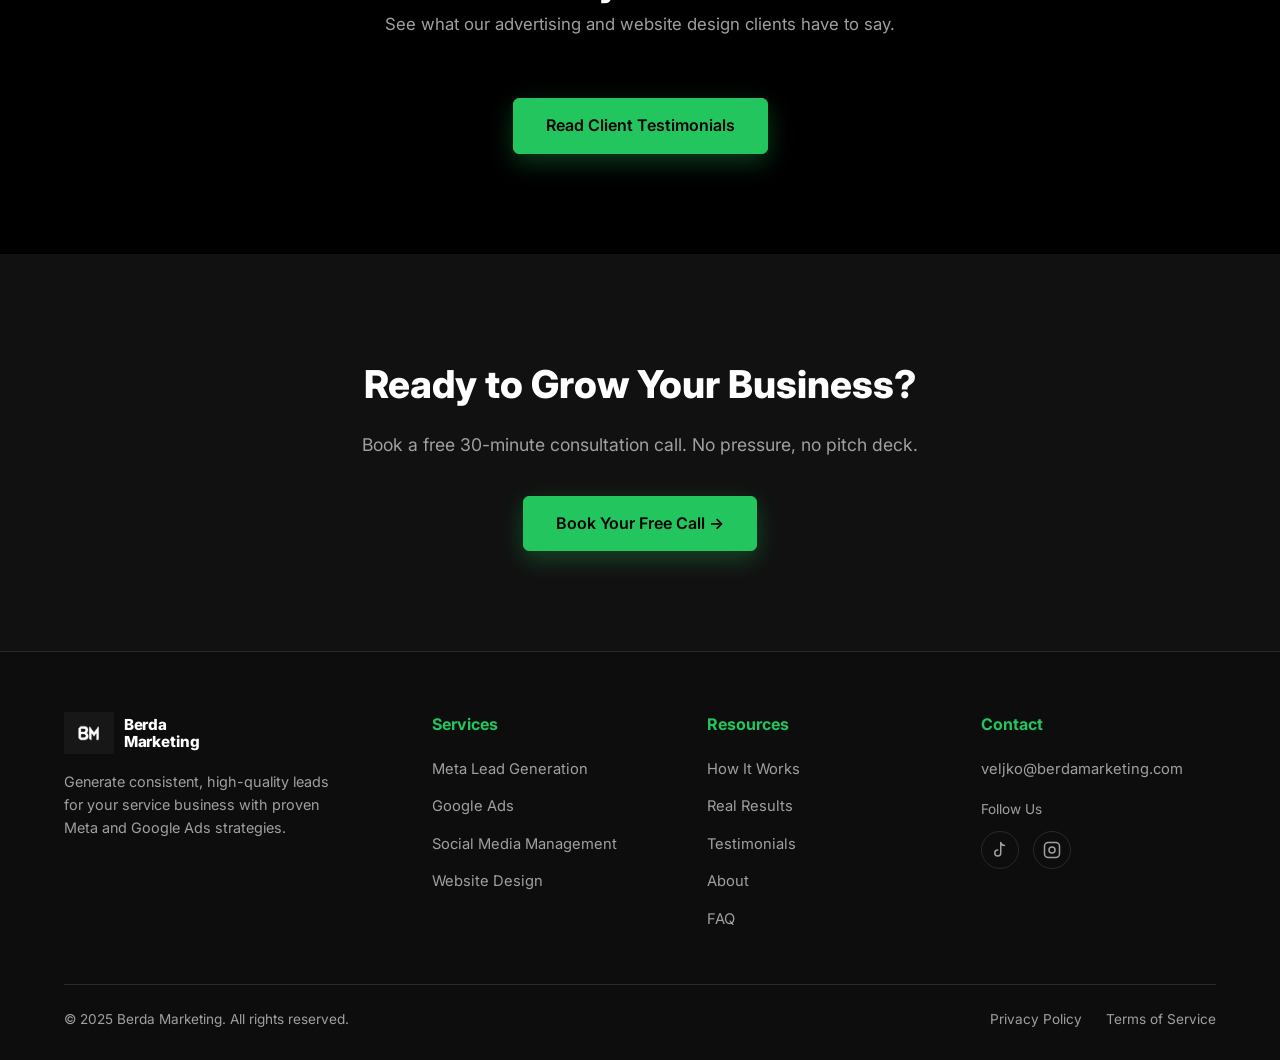
==== commit 9af2f9b8: "Restructure nav, remove Why Us section, rebuild About page - Remove Why Us section site-wide, restor" ====
--- a/website/index.html
+++ b/website/index.html
@@ -33,14 +33,13 @@
 <!-- ================= NAVBAR ================= -->
 <header class="navbar">
   <div class="nav-inner">
-    <a href="index.html" class="logo"><img src="assets/logo-no-text.png" alt="Berda Marketing" class="logo-img"></a>
+    <a href="index.html" class="logo"><img src="assets/logo-no-text.png" alt="Berda Marketing" class="logo-img"><span class="logo-text"><span class="logo-line">Berda</span><span class="logo-line">Marketing</span></span></a>
     <nav class="nav-links">
       <a href="index.html">Home</a>
       <a href="index.html#services">Services</a>
-      <a href="index.html#how-it-works">How It Works</a>
-      <a href="index.html#why-us">Why Us</a>
       <a href="testimonials.html">Testimonials</a>
       <a href="about.html">About</a>
+      <a href="faq.html">FAQ</a>
       <a href="book.html" class="btn btn-solid btn-small">Book a Call</a>
     </nav>
     <button class="hamburger" aria-label="Toggle menu">
@@ -52,9 +51,9 @@
 <!-- ================= HERO ================= -->
 <section class="hero">
   <div class="hero-content">
-    <h1>Get More Clients For Your Service Business</h1>
-    <p>Proven Meta and Google Ads lead generation strategies, combined with social media management, that deliver real results for local service businesses.</p>
-    <div class="hero-ctas">
+    <h1 class="reveal">Get More Clients For Your Service Business</h1>
+    <p class="reveal" style="--reveal-delay: 0.1s">Proven Meta and Google Ads lead generation strategies, combined with social media management, that deliver real results for local service businesses.</p>
+    <div class="hero-ctas reveal" style="--reveal-delay: 0.2s">
       <a href="book.html" class="btn btn-solid">Book a Free Consultation Call</a>
       <a href="#services" class="btn btn-outline">See Our Services</a>
     </div>
@@ -229,69 +228,8 @@
   </div>
 </section>
 
-<!-- ================= WHY CHOOSE US ================= -->
-<section id="why-us" class="bg-black">
-  <div class="container">
-    <div class="section-heading reveal">
-      <h2>Why Choose Berda Marketing</h2>
-      <div class="section-divider"></div>
-    </div>
-    <p class="section-subheading reveal">We're not just another marketing agency. We're your growth partner.</p>
-
-    <div class="cards-grid-3">
-      <div class="card why-card reveal" style="--reveal-delay: 0s">
-        <div class="icon-box" style="margin-bottom: 18px;">
-          <svg viewBox="0 0 24 24" fill="none" stroke="currentColor" stroke-width="2" stroke-linecap="round" stroke-linejoin="round"><rect x="1" y="4" width="22" height="16" rx="2"/><line x1="1" y1="10" x2="23" y2="10"/></svg>
-        </div>
-        <h3>Pay Per Job</h3>
-        <p>You only pay when we deliver results. No retainers, no risk.</p>
-      </div>
-
-      <div class="card why-card reveal" style="--reveal-delay: 0.1s">
-        <div class="icon-box" style="margin-bottom: 18px;">
-          <svg viewBox="0 0 24 24" fill="none" stroke="currentColor" stroke-width="2" stroke-linecap="round" stroke-linejoin="round"><line x1="18" y1="20" x2="18" y2="10"/><line x1="12" y1="20" x2="12" y2="4"/><line x1="6" y1="20" x2="6" y2="14"/></svg>
-        </div>
-        <h3>Transparent Reporting</h3>
-        <p>Monthly dashboards with clear metrics and actionable insights.</p>
-      </div>
-
-      <div class="card why-card reveal" style="--reveal-delay: 0.2s">
-        <div class="icon-box" style="margin-bottom: 18px;">
-          <svg viewBox="0 0 24 24" fill="none" stroke="currentColor" stroke-width="2" stroke-linecap="round" stroke-linejoin="round"><path d="M21 11.5a8.38 8.38 0 0 1-.9 3.8 8.5 8.5 0 0 1-7.6 4.7 8.38 8.38 0 0 1-3.8-.9L3 21l1.9-5.7a8.38 8.38 0 0 1-.9-3.8 8.5 8.5 0 0 1 4.7-7.6 8.38 8.38 0 0 1 3.8-.9h.5a8.48 8.48 0 0 1 8 8v.5z"/></svg>
-        </div>
-        <h3>Dedicated Support</h3>
-        <p>Direct access to your account manager whenever you need help.</p>
-      </div>
-
-      <div class="card why-card reveal" style="--reveal-delay: 0s">
-        <div class="icon-box" style="margin-bottom: 18px;">
-          <svg viewBox="0 0 24 24" fill="none" stroke="currentColor" stroke-width="2" stroke-linecap="round" stroke-linejoin="round"><path d="M3 3v18h18"/><path d="M18.7 8l-5.1 5.1-4-4L3 15.5"/></svg>
-        </div>
-        <h3>Data-Driven Strategy</h3>
-        <p>Every decision backed by analytics and performance data.</p>
-      </div>
-
-      <div class="card why-card reveal" style="--reveal-delay: 0.1s">
-        <div class="icon-box" style="margin-bottom: 18px;">
-          <svg viewBox="0 0 24 24" fill="none" stroke="currentColor" stroke-width="2" stroke-linecap="round" stroke-linejoin="round"><path d="M3 21h18"/><path d="M5 21V7l8-4v18"/><path d="M19 21V11l-6-4"/></svg>
-        </div>
-        <h3>Service Business Experts</h3>
-        <p>We work exclusively with local service businesses.</p>
-      </div>
-
-      <div class="card why-card reveal" style="--reveal-delay: 0.2s">
-        <div class="icon-box" style="margin-bottom: 18px;">
-          <svg viewBox="0 0 24 24" fill="none" stroke="currentColor" stroke-width="2" stroke-linecap="round" stroke-linejoin="round"><polygon points="12 2 2 7 12 12 22 7 12 2"/><polyline points="2 17 12 22 22 17"/><polyline points="2 12 12 17 22 12"/></svg>
-        </div>
-        <h3>Full-Stack Marketing</h3>
-        <p>Ads, social, and web design all under one roof.</p>
-      </div>
-    </div>
-  </div>
-</section>
-
 <!-- ================= TESTIMONIALS TEASER ================= -->
-<section id="testimonials-teaser" class="bg-dark" style="text-align: center;">
+<section id="testimonials-teaser" class="bg-black" style="text-align: center;">
   <div class="container">
     <div class="stars reveal" style="justify-content: center; display: flex;">★★★★★</div>
     <h2 class="reveal" style="margin-top: 16px; font-size: 2.2rem; font-weight: 800;">Loved By Our Clients</h2>
@@ -301,7 +239,7 @@
 </section>
 
 <!-- ================= FINAL CTA ================= -->
-<section class="bg-black final-cta">
+<section class="bg-dark final-cta">
   <div class="container">
     <h2 class="reveal">Ready to Grow Your Business?</h2>
     <p class="reveal" style="--reveal-delay: 0.1s">Book a free 30-minute consultation call. No pressure, no pitch deck.</p>
@@ -314,7 +252,7 @@
   <div class="container">
     <div class="footer-grid">
       <div class="footer-brand-col">
-        <a href="index.html" class="logo"><img src="assets/logo-no-text.png" alt="Berda Marketing" class="logo-img"></a>
+        <a href="index.html" class="logo"><img src="assets/logo-no-text.png" alt="Berda Marketing" class="logo-img"><span class="logo-text"><span class="logo-line">Berda</span><span class="logo-line">Marketing</span></span></a>
         <p class="footer-tagline">Generate consistent, high-quality leads for your service business with proven Meta and Google Ads strategies.</p>
       </div>
 
--- a/website/style.css
+++ b/website/style.css
@@ -148,19 +148,31 @@
 
 .logo {
   display: inline-flex;
-  align-items: center;
+  flex-direction: row;
+  align-items: center;
+  gap: 10px;
   color: var(--text-primary);
   flex-shrink: 0;
-}
-
-.logo span {
-  color: var(--accent);
 }
 
 .logo-img {
   height: 42px;
   width: auto;
   display: block;
+}
+
+.logo-text {
+  display: flex;
+  flex-direction: column;
+  line-height: 1.15;
+}
+
+.logo-line {
+  font-size: 0.95rem;
+  font-weight: 800;
+  color: #ffffff;
+  letter-spacing: -0.01em;
+  white-space: nowrap;
 }
 
 .nav-links {
@@ -693,43 +705,127 @@
   margin-bottom: 20px;
 }
 
-.ceo-card {
-  max-width: 620px;
+.about-pull-quote {
+  color: var(--accent);
+  font-weight: 700;
+  font-size: 1.2rem;
+  text-align: center;
+  max-width: 700px;
+  margin: 36px auto 0;
+  line-height: 1.5;
+}
+
+.founder-card {
+  max-width: 900px;
   margin: 0 auto;
+  display: grid;
+  grid-template-columns: 1fr 1.2fr;
+  background: var(--bg-card);
+  border: 1px solid var(--border-color);
+  border-radius: 16px;
+  overflow: hidden;
+  box-shadow: 0 24px 60px rgba(0, 0, 0, 0.4), 0 0 40px rgba(34, 197, 94, 0.06);
+  transition: border-color 0.3s ease, box-shadow 0.3s ease, transform 0.3s ease;
+}
+
+.founder-card:hover {
+  border-color: var(--accent);
+  transform: translateY(-4px);
+  box-shadow: 0 24px 60px rgba(0, 0, 0, 0.4), 0 0 40px rgba(34, 197, 94, 0.25);
+}
+
+.founder-photo {
+  background: var(--bg-dark);
+  display: flex;
+  align-items: center;
+  justify-content: center;
+  min-height: 340px;
+  color: var(--text-secondary);
+  font-size: 0.85rem;
   text-align: center;
-}
-
-.ceo-avatar {
-  width: 120px;
-  height: 120px;
-  border-radius: 50%;
-  background: var(--accent);
-  color: #000;
+  overflow: hidden;
+}
+
+.founder-photo img {
+  width: 100%;
+  height: 100%;
+  object-fit: cover;
+}
+
+.founder-photo svg {
+  width: 40px;
+  height: 40px;
+  stroke: var(--text-secondary);
+}
+
+.founder-info {
+  padding: 40px;
+  display: flex;
+  flex-direction: column;
+  justify-content: center;
+}
+
+.about-me-pill {
+  display: inline-block;
+  align-self: flex-start;
+  background: rgba(34, 197, 94, 0.12);
+  color: var(--accent);
+  border: 1px solid rgba(34, 197, 94, 0.4);
+  font-size: 0.75rem;
+  font-weight: 700;
+  letter-spacing: 0.05em;
+  text-transform: uppercase;
+  padding: 6px 14px;
+  border-radius: 999px;
+  margin-bottom: 20px;
+}
+
+.founder-info p {
+  color: var(--text-secondary);
+  font-size: 0.98rem;
+  margin-bottom: 24px;
+}
+
+.founder-divider {
+  border: none;
+  border-top: 1px solid var(--border-color);
+  margin-bottom: 20px;
+}
+
+.founder-name {
+  font-size: 1.3rem;
   font-weight: 800;
-  font-size: 2.6rem;
-  display: flex;
-  align-items: center;
-  justify-content: center;
-  margin: 0 auto 24px;
-  box-shadow: 0 10px 30px rgba(34, 197, 94, 0.3);
-}
-
-.ceo-name {
-  font-size: 1.5rem;
-  font-weight: 800;
-  margin-bottom: 4px;
-}
-
-.ceo-title {
-  color: var(--accent);
-  font-size: 0.95rem;
+  letter-spacing: 0.02em;
+}
+
+.founder-title {
+  color: var(--accent);
+  font-size: 0.9rem;
   font-weight: 600;
-  margin-bottom: 20px;
-}
-
-.ceo-card p {
-  color: var(--text-secondary);
-  font-size: 1rem;
+  margin-bottom: 18px;
+}
+
+.founder-contact {
+  display: flex;
+  align-items: center;
+  gap: 10px;
+  color: var(--text-secondary);
+  font-size: 0.92rem;
+}
+
+.founder-contact svg {
+  width: 16px;
+  height: 16px;
+  stroke: var(--accent);
+  flex-shrink: 0;
+}
+
+.founder-contact a {
+  color: var(--text-secondary);
+}
+
+.founder-contact a:hover {
+  color: var(--accent);
 }
 
 /* ---------------- FAQ page ---------------- */
@@ -1019,6 +1115,14 @@
     transition: right 0.3s ease;
   }
 
+  .founder-card {
+    grid-template-columns: 1fr;
+  }
+
+  .founder-photo {
+    min-height: 240px;
+  }
+
   .nav-links.open {
     right: 0;
   }
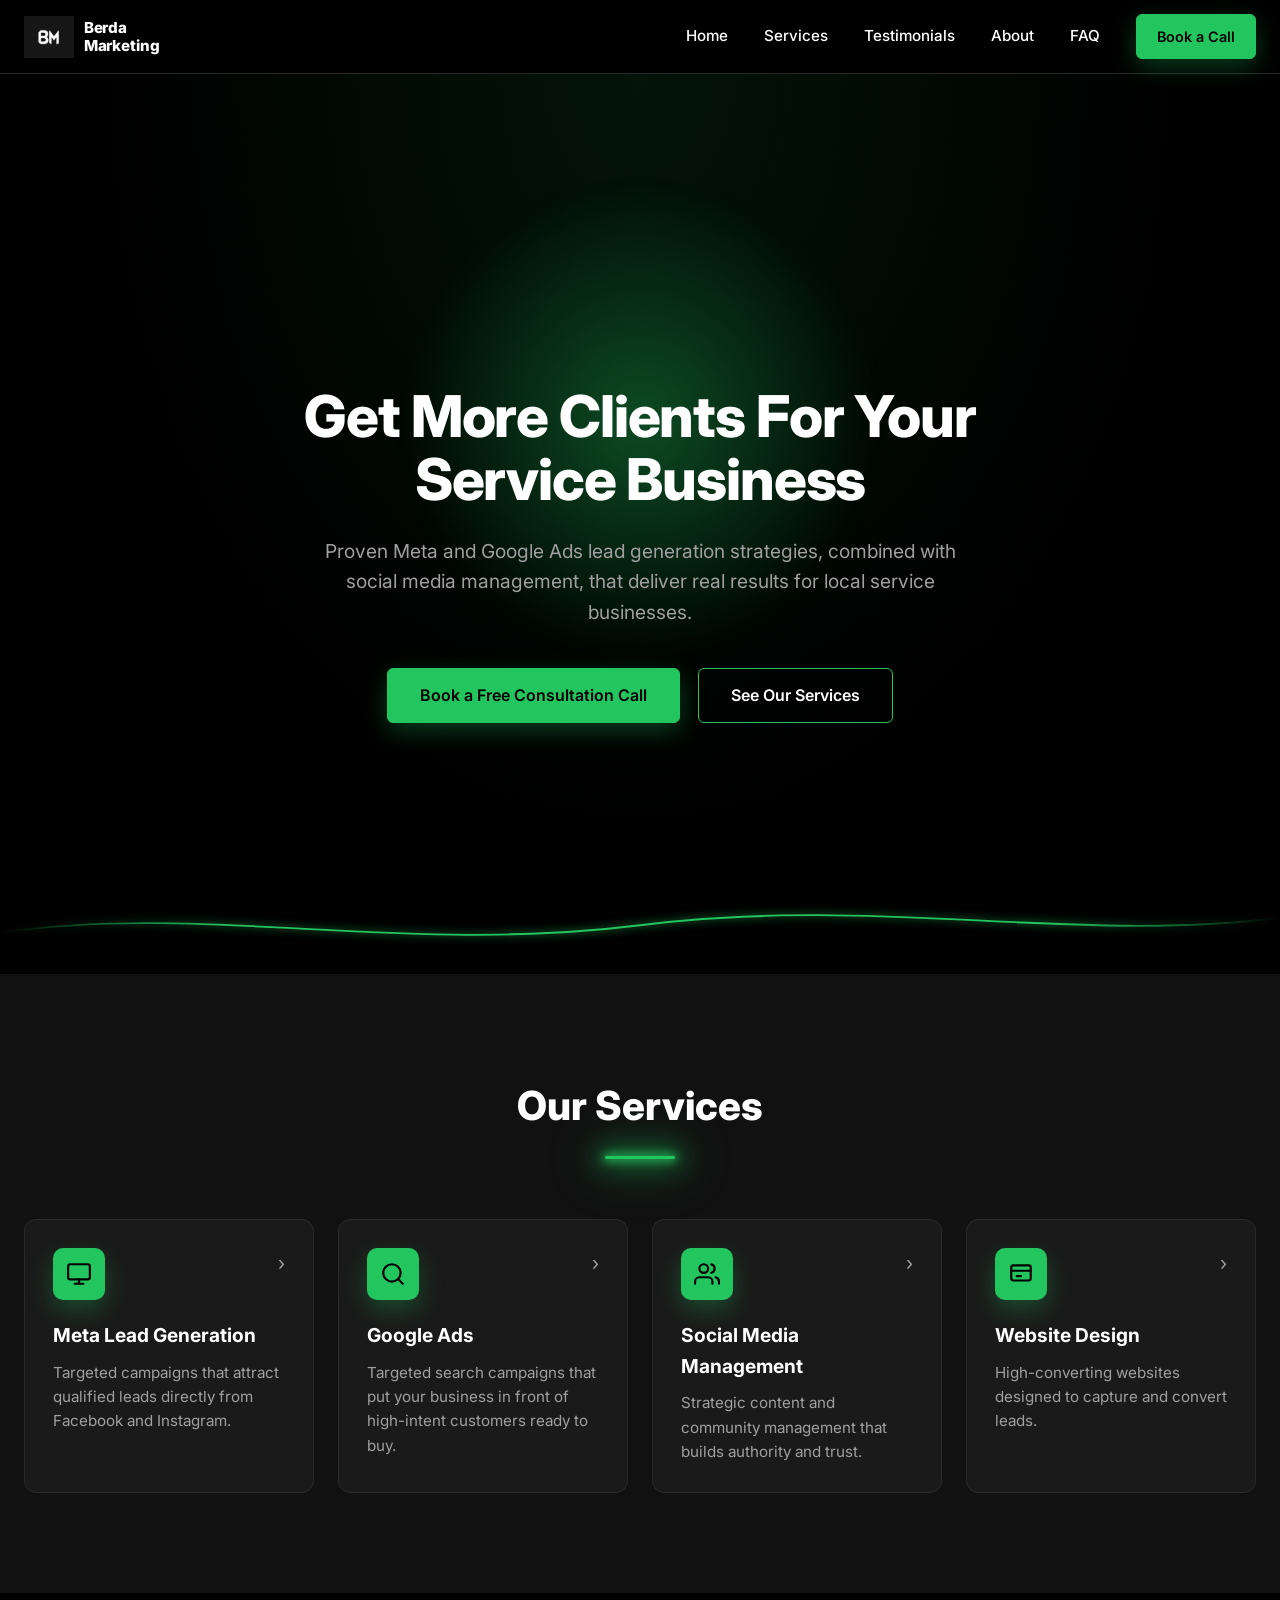
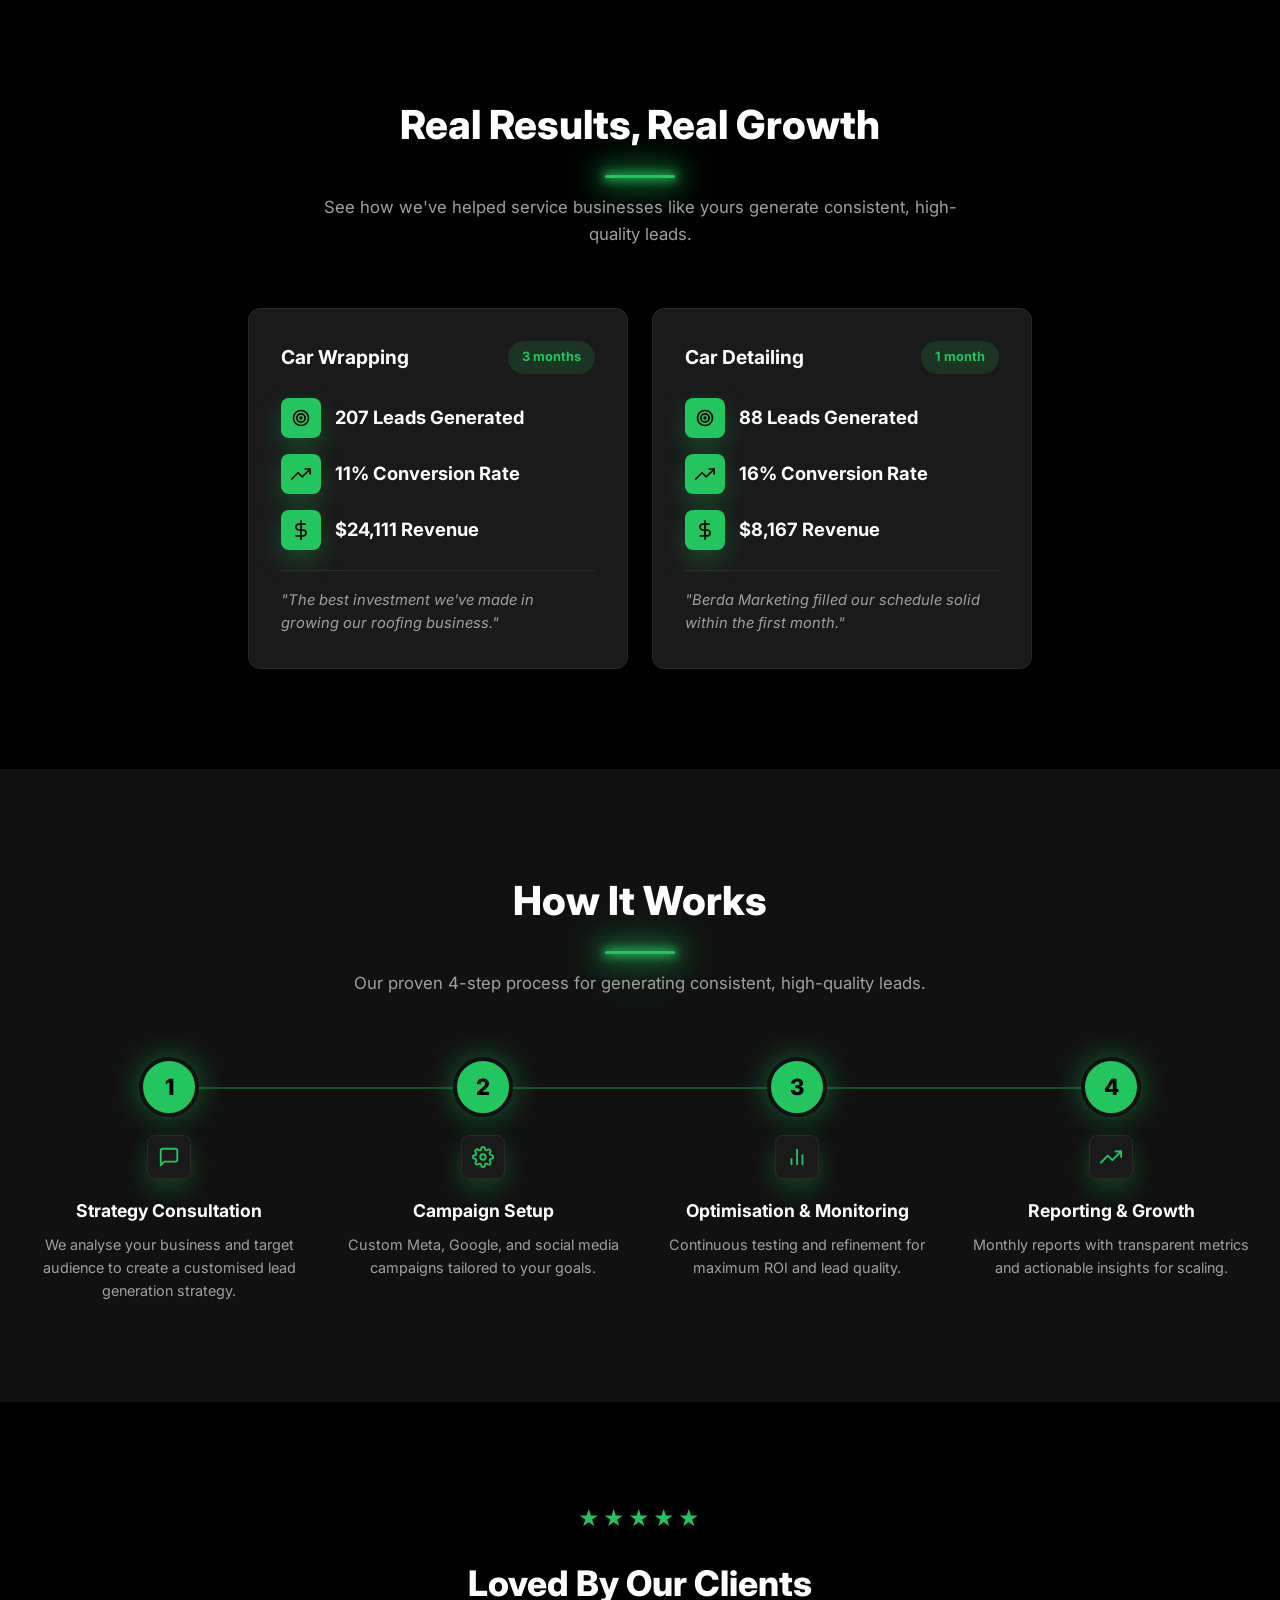
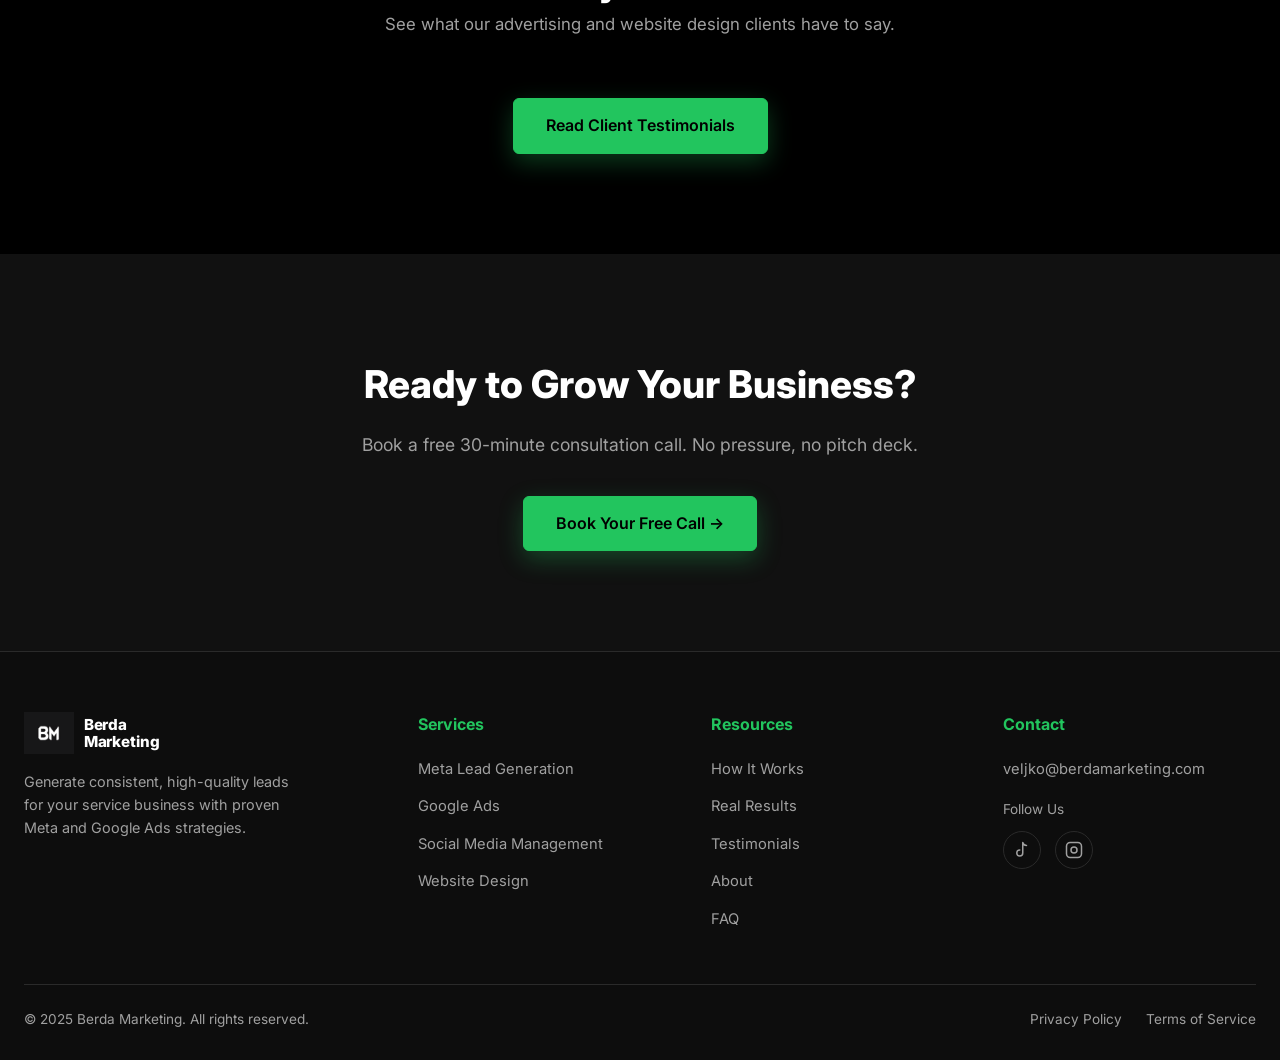
==== commit 388270f9: "Widen layout and add pulsing hero glow orb - Increase container/nav max-width from 1200px to 1600px " ====
--- a/website/index.html
+++ b/website/index.html
@@ -50,6 +50,7 @@
 
 <!-- ================= HERO ================= -->
 <section class="hero">
+  <div class="hero-glow-orb"></div>
   <div class="hero-content">
     <h1 class="reveal">Get More Clients For Your Service Business</h1>
     <p class="reveal" style="--reveal-delay: 0.1s">Proven Meta and Google Ads lead generation strategies, combined with social media management, that deliver real results for local service businesses.</p>
--- a/website/style.css
+++ b/website/style.css
@@ -40,7 +40,7 @@
 ul { list-style: none; }
 
 .container {
-  max-width: 1200px;
+  max-width: 1600px;
   margin: 0 auto;
   padding: 0 24px;
 }
@@ -138,7 +138,7 @@
 }
 
 .nav-inner {
-  max-width: 1200px;
+  max-width: 1600px;
   margin: 0 auto;
   padding: 14px 24px;
   display: flex;
@@ -241,9 +241,40 @@
   width: 100%;
   height: 90px;
   pointer-events: none;
+  z-index: 1;
+}
+
+.hero-glow-orb {
+  position: absolute;
+  top: 12%;
+  left: 50%;
+  transform: translateX(-50%);
+  width: 480px;
+  height: 480px;
+  max-width: 70vw;
+  max-height: 70vw;
+  border-radius: 50%;
+  background: radial-gradient(circle, rgba(34, 197, 94, 0.35) 0%, rgba(34, 197, 94, 0) 70%);
+  filter: blur(10px);
+  z-index: 0;
+  pointer-events: none;
+  animation: heroOrbPulse 4s ease-in-out infinite;
+}
+
+@keyframes heroOrbPulse {
+  0%, 100% { transform: translateX(-50%) scale(1); opacity: 0.55; }
+  50% { transform: translateX(-50%) scale(1.15); opacity: 0.9; }
+}
+
+@media (prefers-reduced-motion: reduce) {
+  .hero-glow-orb {
+    animation: none;
+  }
 }
 
 .hero-content {
+  position: relative;
+  z-index: 2;
   max-width: 880px;
 }
 
@@ -672,9 +703,17 @@
 /* ---------------- Testimonials page hero ---------------- */
 .testimonials-hero,
 .page-hero {
+  position: relative;
+  overflow: hidden;
   padding: 160px 24px 60px;
   text-align: center;
   background: radial-gradient(ellipse at 50% 0%, rgba(34, 197, 94, 0.10), transparent 60%), var(--bg-black);
+}
+
+.testimonials-hero .container,
+.page-hero .container {
+  position: relative;
+  z-index: 2;
 }
 
 .testimonials-hero h1,
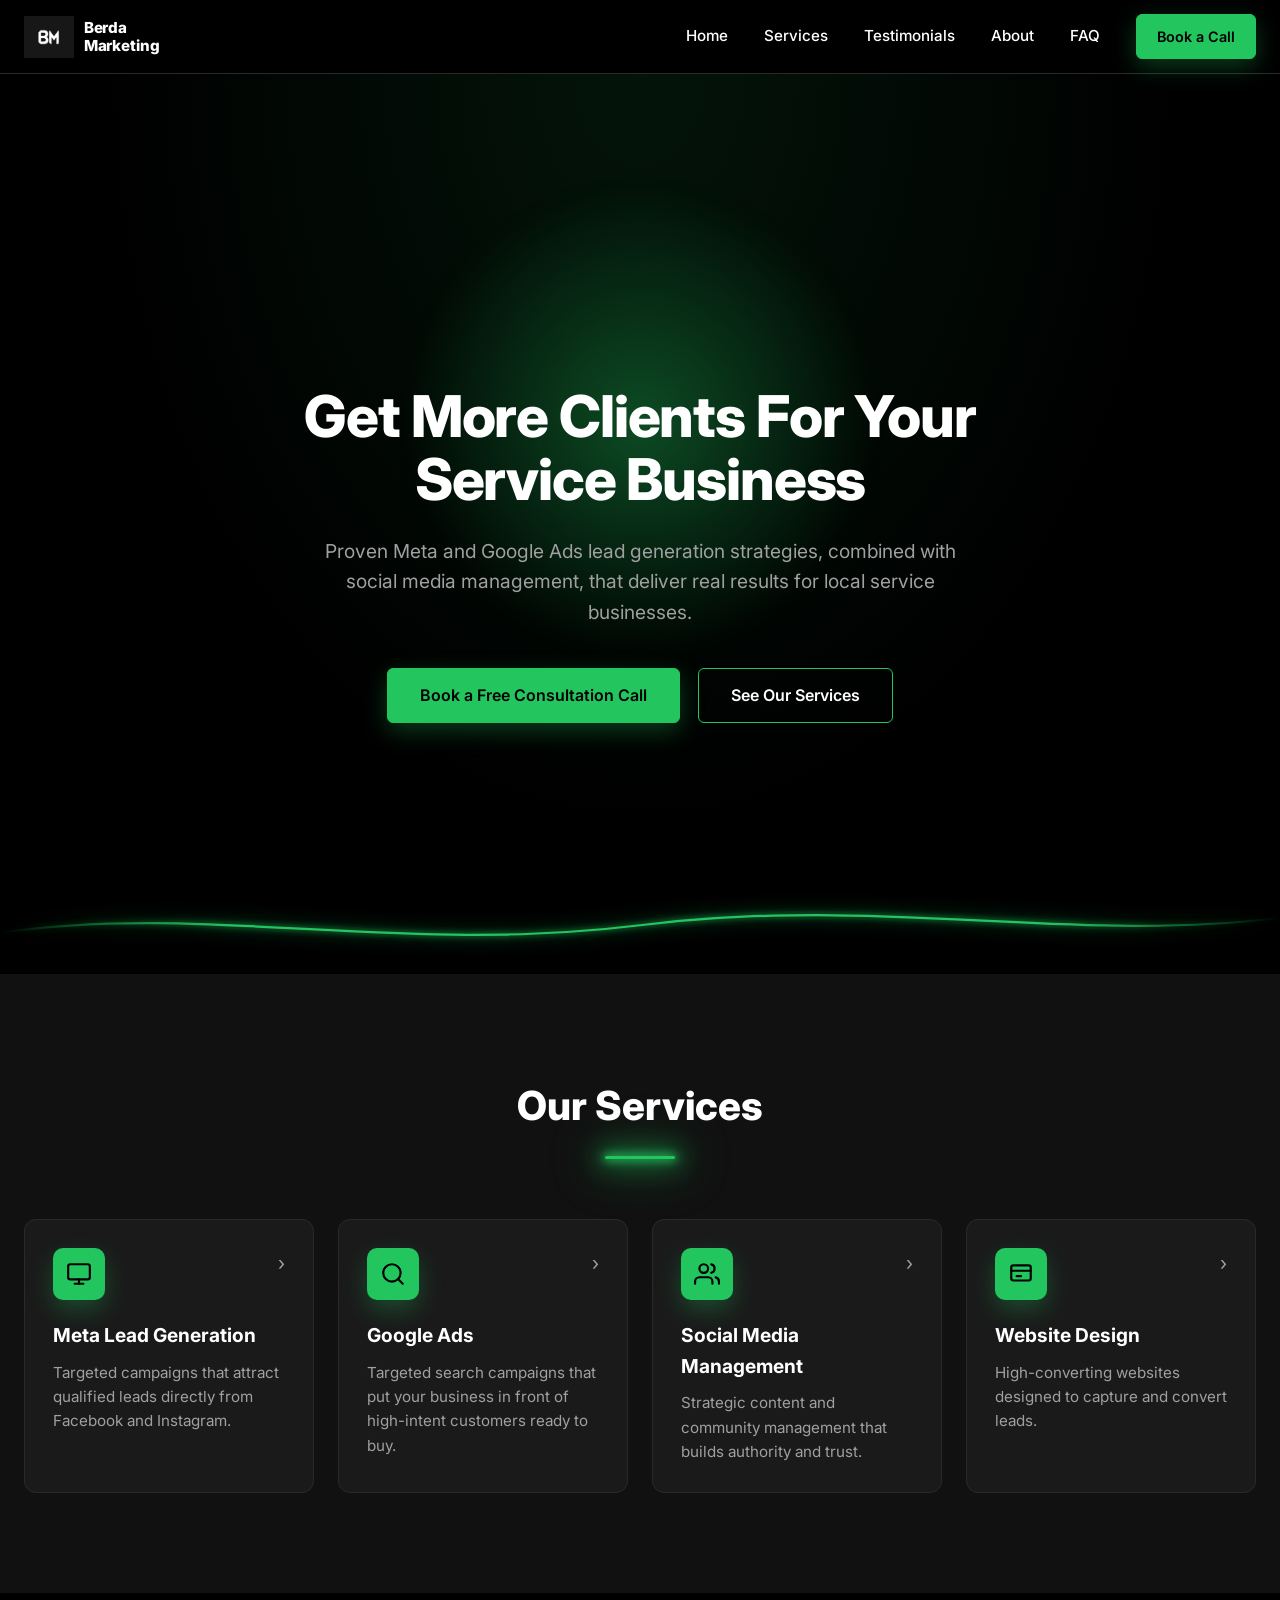
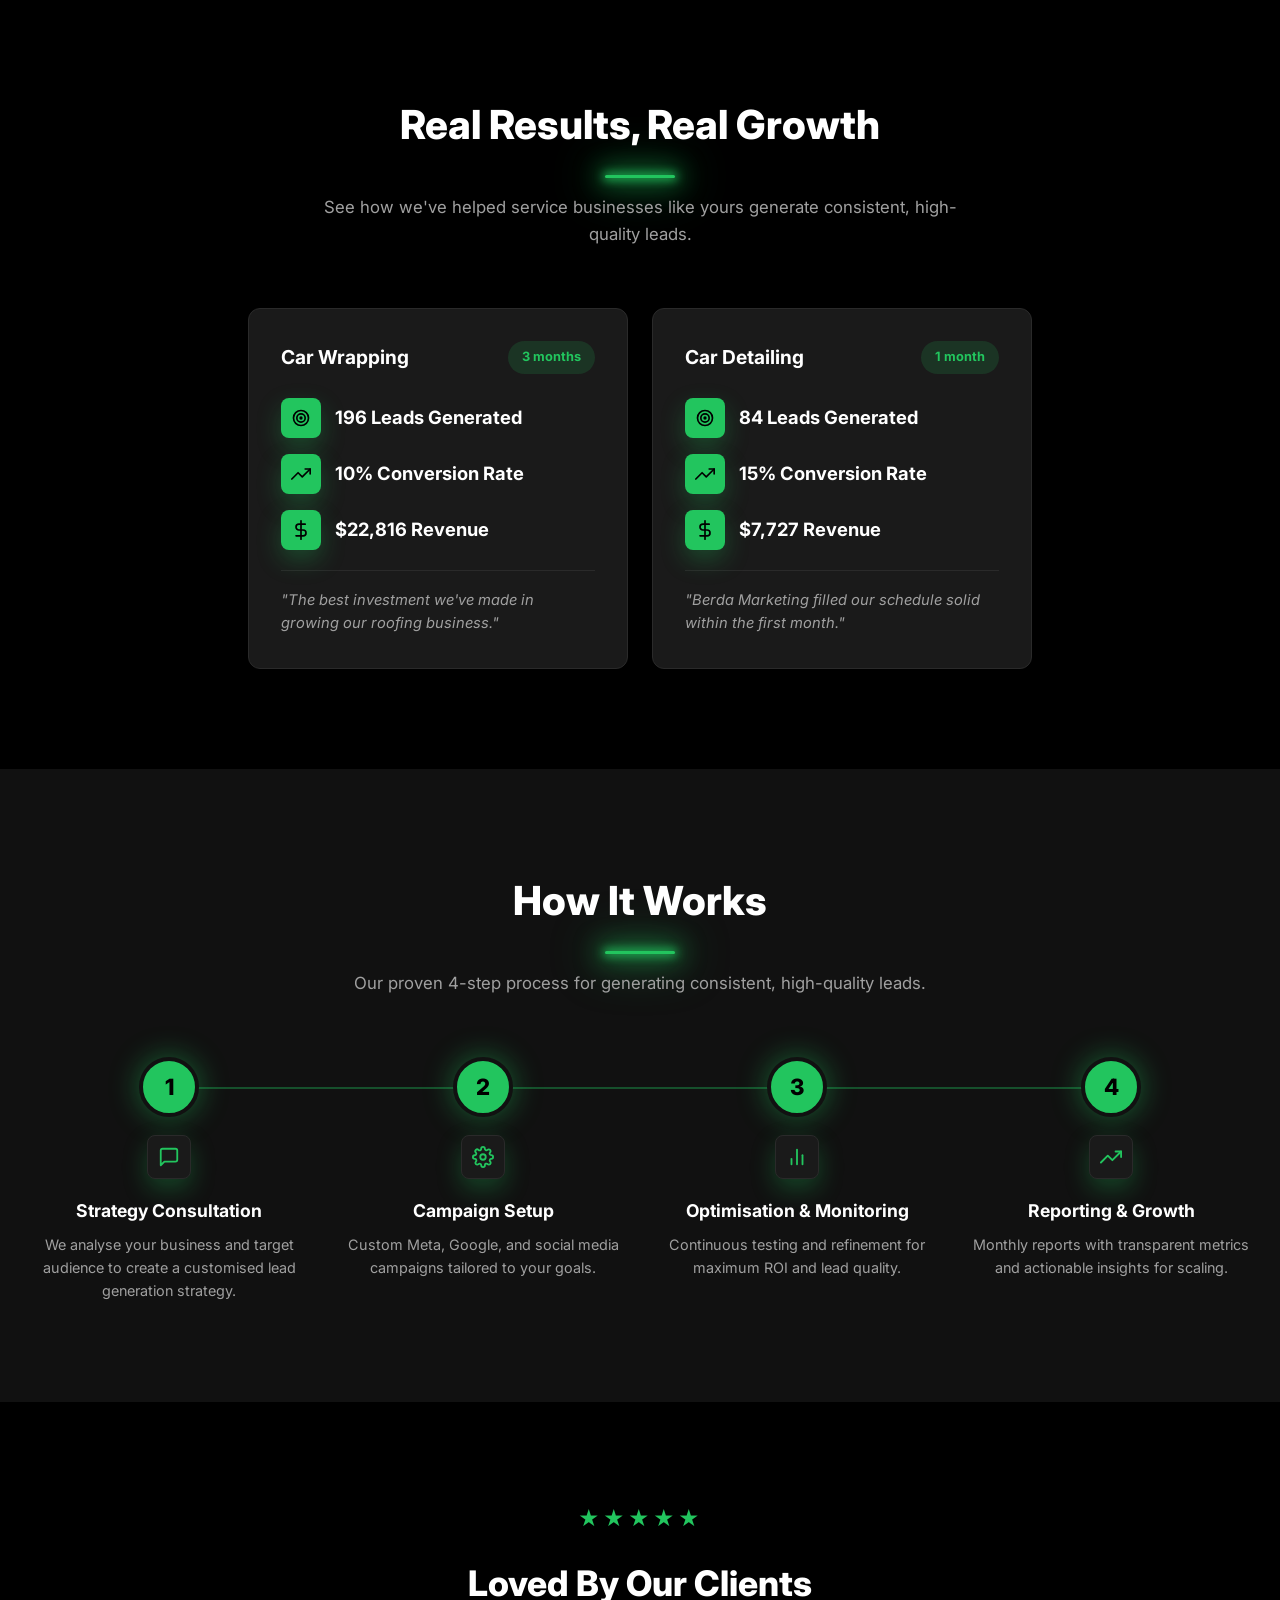
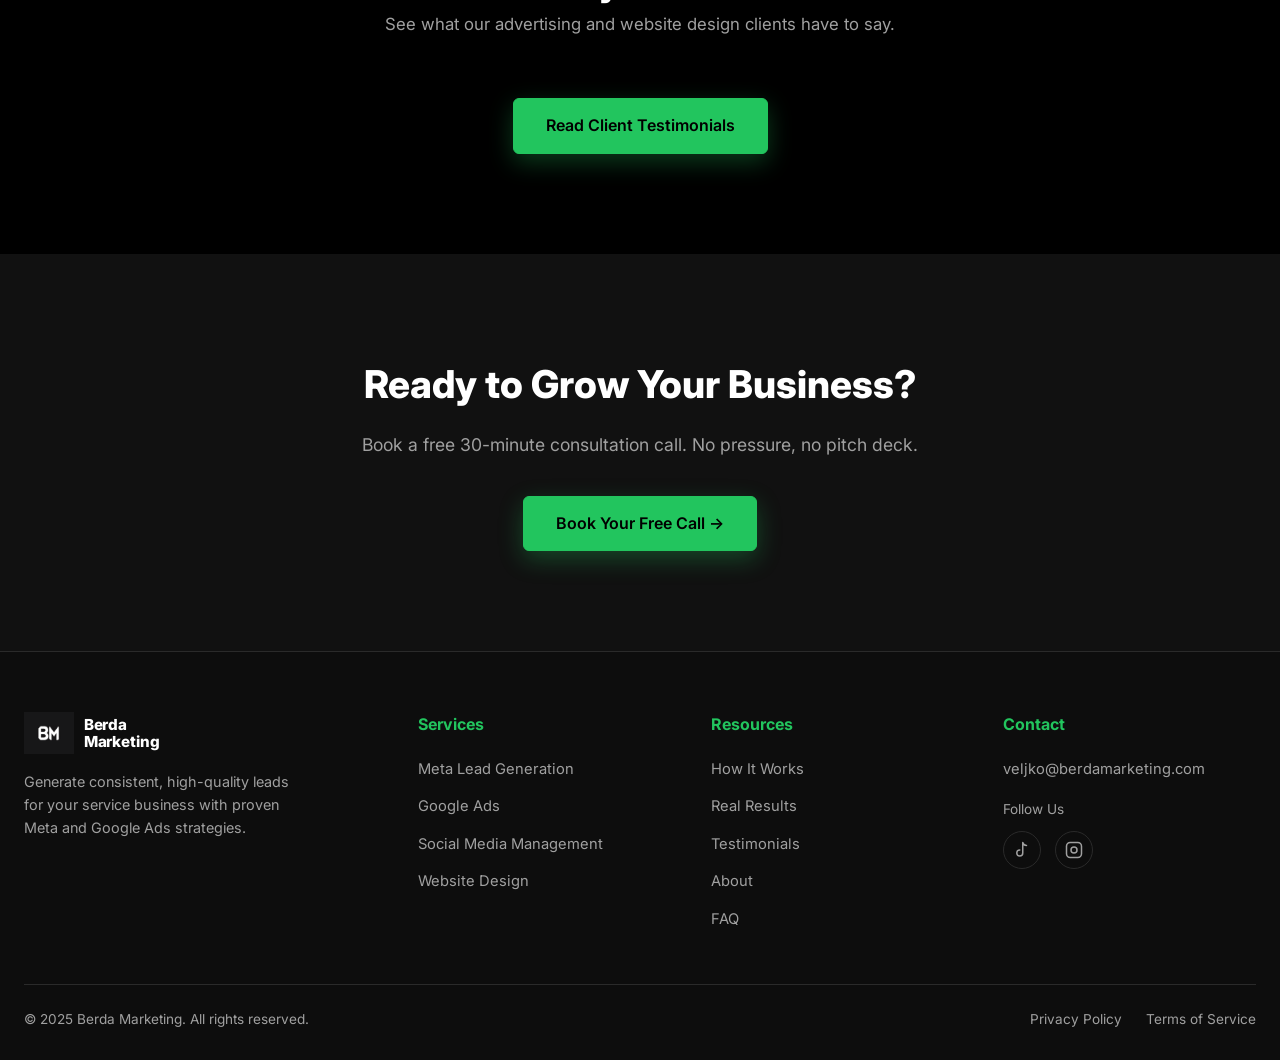
==== commit 466986ca: "Widen hero orb pulse further and add glow to hero wave line - Keep orb from shrinking too small on t" ====
--- a/website/index.html
+++ b/website/index.html
@@ -50,7 +50,9 @@
 
 <!-- ================= HERO ================= -->
 <section class="hero">
-  <div class="hero-glow-orb"></div>
+  <div class="hero-glow-orb">
+    <div class="hero-glow-orb-bg"></div>
+  </div>
   <div class="hero-content">
     <h1 class="reveal">Get More Clients For Your Service Business</h1>
     <p class="reveal" style="--reveal-delay: 0.1s">Proven Meta and Google Ads lead generation strategies, combined with social media management, that deliver real results for local service businesses.</p>
@@ -68,14 +70,16 @@
         <stop offset="100%" stop-color="#22c55e" stop-opacity="0"/>
       </linearGradient>
       <filter id="heroWaveGlow" x="-20%" y="-300%" width="140%" height="700%">
-        <feGaussianBlur stdDeviation="6" result="blur"/>
+        <feGaussianBlur in="SourceGraphic" stdDeviation="12" result="haloBlur"/>
+        <feGaussianBlur in="SourceGraphic" stdDeviation="4" result="coreBlur"/>
         <feMerge>
-          <feMergeNode in="blur"/>
+          <feMergeNode in="haloBlur"/>
+          <feMergeNode in="coreBlur"/>
           <feMergeNode in="SourceGraphic"/>
         </feMerge>
       </filter>
     </defs>
-    <path d="M0,65 C260,25 500,95 800,55 C1100,15 1340,80 1600,45" fill="none" stroke="url(#heroWaveFade)" stroke-width="2.5" filter="url(#heroWaveGlow)"/>
+    <path class="hero-wave-path" d="M0,65 C260,25 500,95 800,55 C1100,15 1340,80 1600,45" fill="none" stroke="url(#heroWaveFade)" stroke-width="3" filter="url(#heroWaveGlow)"/>
   </svg>
 </section>
 
--- a/website/style.css
+++ b/website/style.css
@@ -244,6 +244,21 @@
   z-index: 1;
 }
 
+.hero-wave-path {
+  animation: heroWaveGlowPulse 3s ease-in-out infinite;
+}
+
+@keyframes heroWaveGlowPulse {
+  0%, 100% { opacity: 0.75; }
+  50% { opacity: 1; }
+}
+
+@media (prefers-reduced-motion: reduce) {
+  .hero-wave-path {
+    animation: none;
+  }
+}
+
 .hero-glow-orb {
   position: absolute;
   top: 12%;
@@ -253,17 +268,22 @@
   height: 480px;
   max-width: 70vw;
   max-height: 70vw;
+  z-index: 0;
+  pointer-events: none;
+  animation: heroOrbPulse 2s ease-in-out infinite;
+}
+
+.hero-glow-orb-bg {
+  position: absolute;
+  inset: 0;
   border-radius: 50%;
   background: radial-gradient(circle, rgba(34, 197, 94, 0.35) 0%, rgba(34, 197, 94, 0) 70%);
   filter: blur(10px);
-  z-index: 0;
-  pointer-events: none;
-  animation: heroOrbPulse 4s ease-in-out infinite;
 }
 
 @keyframes heroOrbPulse {
-  0%, 100% { transform: translateX(-50%) scale(1); opacity: 0.55; }
-  50% { transform: translateX(-50%) scale(1.15); opacity: 0.9; }
+  0%, 100% { transform: translateX(-50%) scale(1); opacity: 0.6; }
+  50% { transform: translateX(-50%) scale(2); opacity: 1; }
 }
 
 @media (prefers-reduced-motion: reduce) {
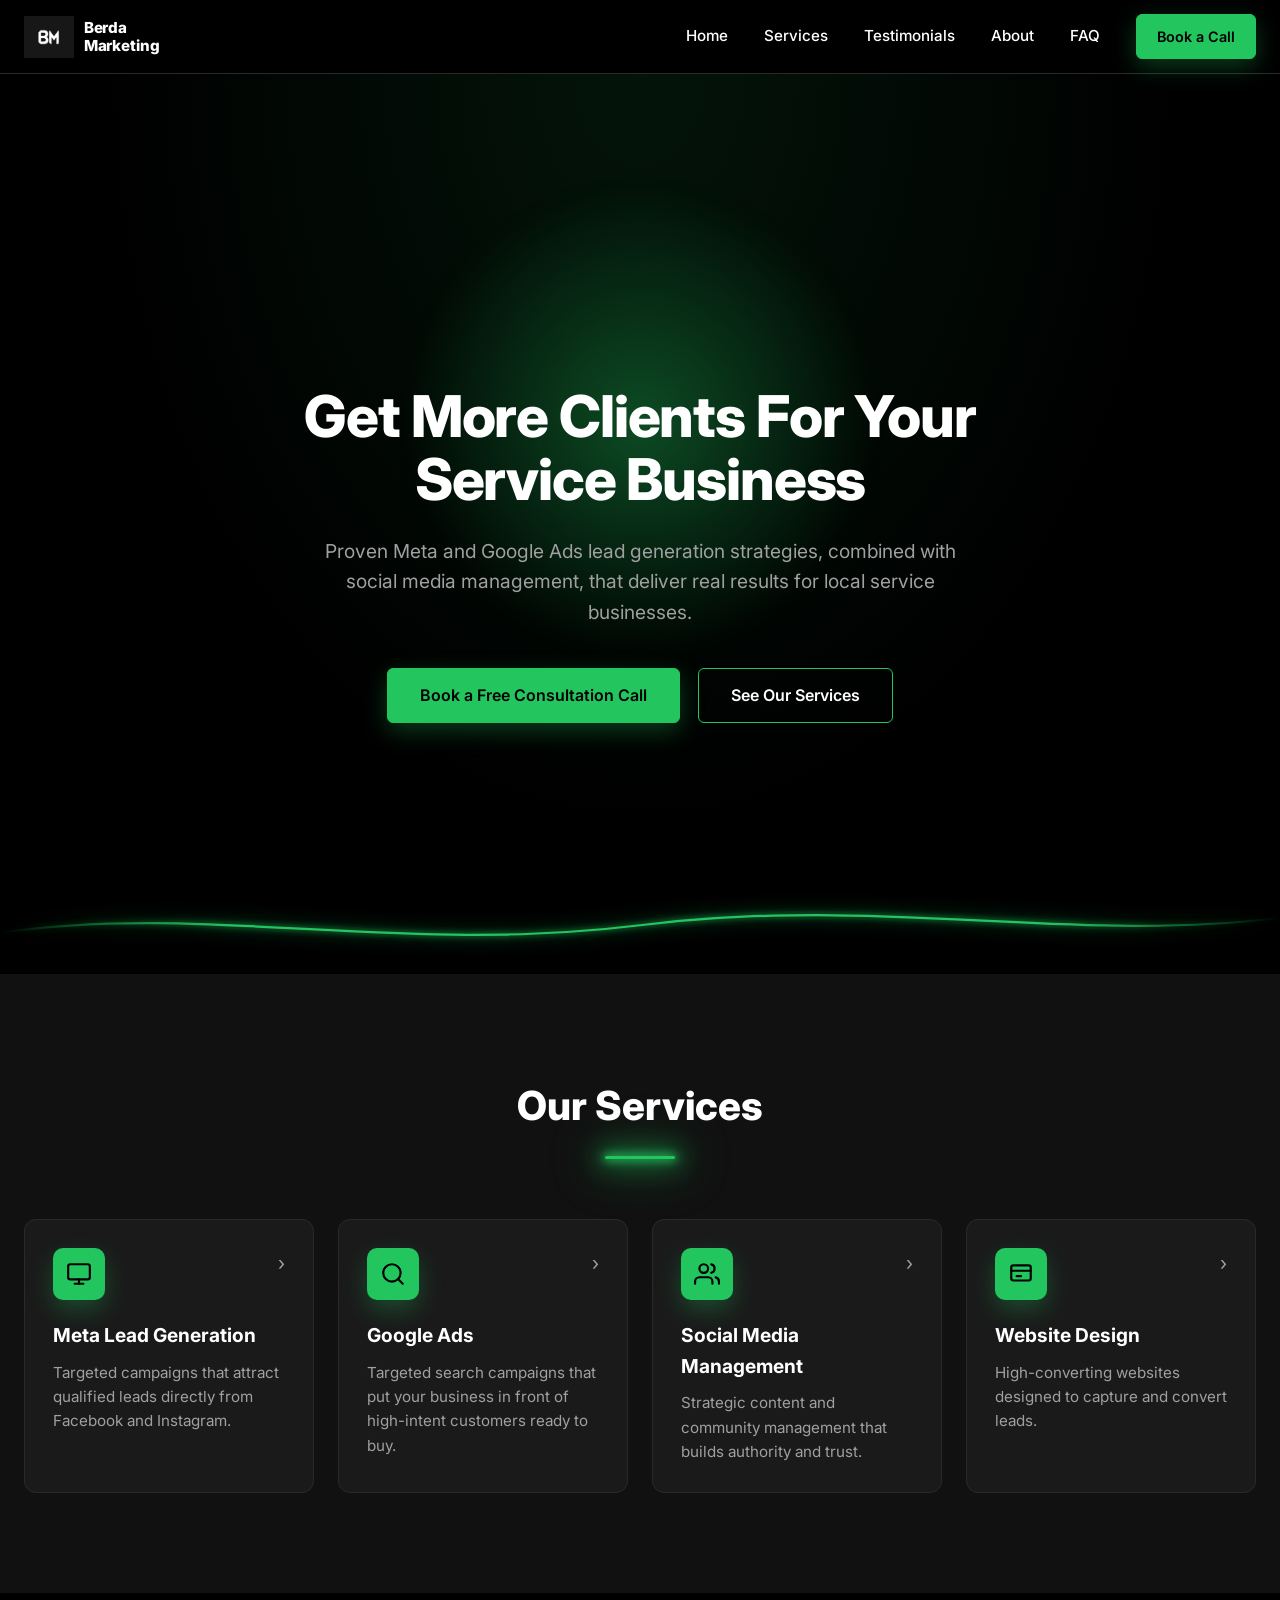
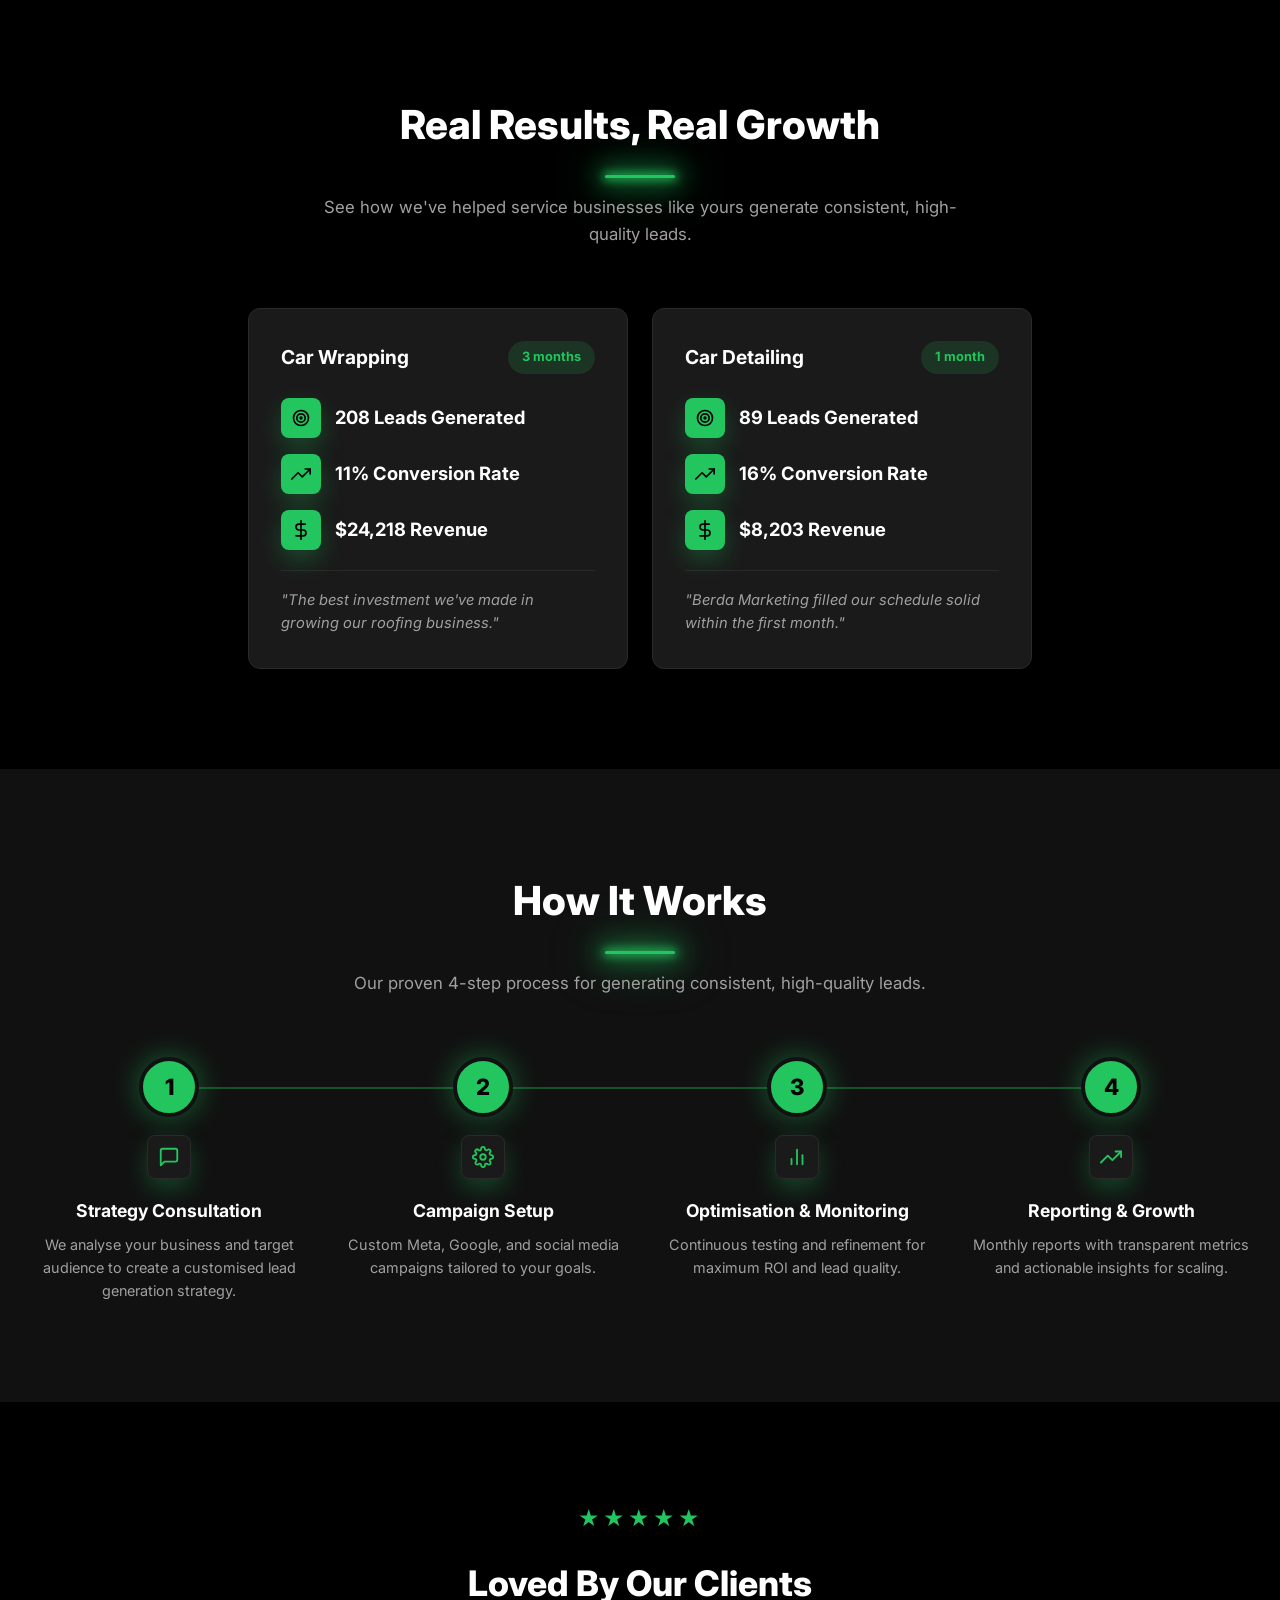
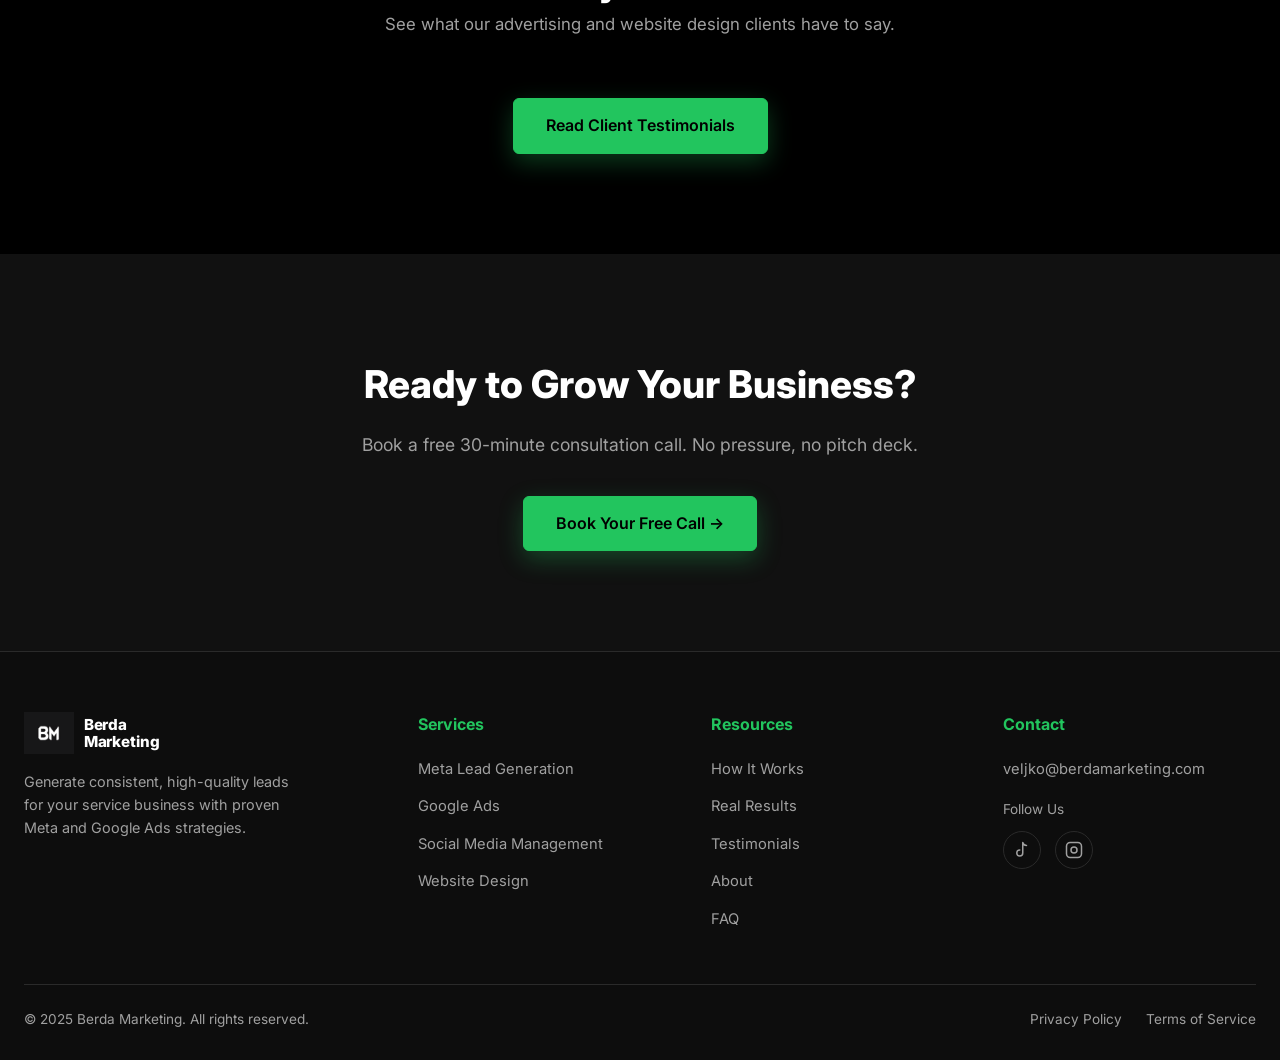
==== commit d60771cd: "Add tightly cropped favicon so the BM mark fills the browser tab icon Co-Authored-By: Claude Sonnet " ====
--- a/website/index.html
+++ b/website/index.html
@@ -5,7 +5,9 @@
 <meta name="viewport" content="width=device-width, initial-scale=1.0">
 <title>Berda Marketing | More Clients. Zero Retainers.</title>
 <meta name="description" content="Performance marketing for local service businesses. Meta and Google Ads lead generation, social media management, and web design. Pay per job, not per month.">
-<link rel="icon" type="image/png" href="assets/logo-no-text.png">
+<link rel="icon" href="favicon.ico" sizes="any">
+<link rel="icon" type="image/png" href="assets/favicon.png">
+<link rel="apple-touch-icon" href="assets/apple-touch-icon.png">
 
 <!-- Meta Pixel placeholder: uncomment and fill in your Pixel ID -->
 <!-- <script>
--- a/website/style.css
+++ b/website/style.css
@@ -624,18 +624,61 @@
 
 /* ---------------- Testimonials ---------------- */
 .testimonials-grid {
-  display: grid;
-  grid-template-columns: repeat(auto-fit, minmax(320px, 1fr));
-  gap: 24px;
+  display: flex;
+  flex-wrap: wrap;
+  justify-content: center;
+  gap: 28px;
 }
 
 .testimonial-card {
+  flex: 0 1 calc((100% - 56px) / 3);
+  min-width: 0;
+  display: flex;
+  flex-direction: column;
   background: var(--bg-card);
   border: 1px solid var(--border-color);
-  border-radius: 14px;
-  padding: 36px 32px;
+  border-radius: 16px;
+  padding: 18px 18px 26px;
   text-align: center;
   box-shadow: 0 24px 60px rgba(0, 0, 0, 0.4), 0 0 40px rgba(34, 197, 94, 0.06);
+  transition: opacity 0.7s cubic-bezier(0.16, 1, 0.3, 1), transform 0.7s cubic-bezier(0.16, 1, 0.3, 1), border-color 0.25s ease, box-shadow 0.25s ease;
+  transition-delay: var(--reveal-delay, 0s), var(--reveal-delay, 0s), 0s, 0s;
+}
+
+.testimonial-card.visible:hover {
+  transform: translateY(-6px);
+  border-color: var(--accent);
+  box-shadow: 0 28px 70px rgba(0, 0, 0, 0.5), 0 0 40px rgba(34, 197, 94, 0.22);
+  transition-delay: 0s;
+}
+
+.testimonial-card.is-collapsed {
+  display: none;
+}
+
+.testimonial-card .stars {
+  margin: 22px 0 14px;
+  font-size: 1.15rem;
+}
+
+.testimonial-card .testimonial-content {
+  flex: 1;
+  display: flex;
+  flex-direction: column;
+  justify-content: center;
+  padding: 0 10px;
+}
+
+.testimonial-card .testimonial-author {
+  margin-top: 22px;
+  padding-top: 20px;
+  border-top: 1px solid var(--border-color);
+}
+
+.testimonials-more {
+  display: flex;
+  justify-content: center;
+  margin-top: 40px;
 }
 
 .stars {
@@ -646,8 +689,9 @@
 }
 
 .testimonial-quote {
-  font-size: 1.15rem;
-  margin-bottom: 28px;
+  font-size: 1.02rem;
+  line-height: 1.6;
+  margin-bottom: 22px;
   color: var(--text-primary);
 }
 
@@ -682,17 +726,18 @@
 }
 
 .testimonial-content-image {
-  max-width: 100%;
-  max-height: 320px;
+  width: 100%;
+  aspect-ratio: 16 / 10;
   object-fit: cover;
+  object-position: top center;
   border-radius: 10px;
-  margin: 0 auto 28px;
+  border: 1px solid var(--border-color);
   display: block;
 }
 
 .testimonial-audio {
   width: 100%;
-  margin-bottom: 28px;
+  margin-bottom: 22px;
 }
 
 .testimonial-content-video {
@@ -703,7 +748,8 @@
 }
 
 .testimonial-link-btn {
-  margin-bottom: 28px;
+  align-self: center;
+  margin-bottom: 4px;
 }
 
 .author-info {
@@ -1247,6 +1293,13 @@
   }
 
   .testimonial-card {
-    padding: 28px 20px;
-  }
-}
+    flex-basis: 100%;
+    padding: 14px 14px 22px;
+  }
+}
+
+@media (max-width: 1000px) and (min-width: 769px) {
+  .testimonial-card {
+    flex-basis: calc((100% - 28px) / 2);
+  }
+}
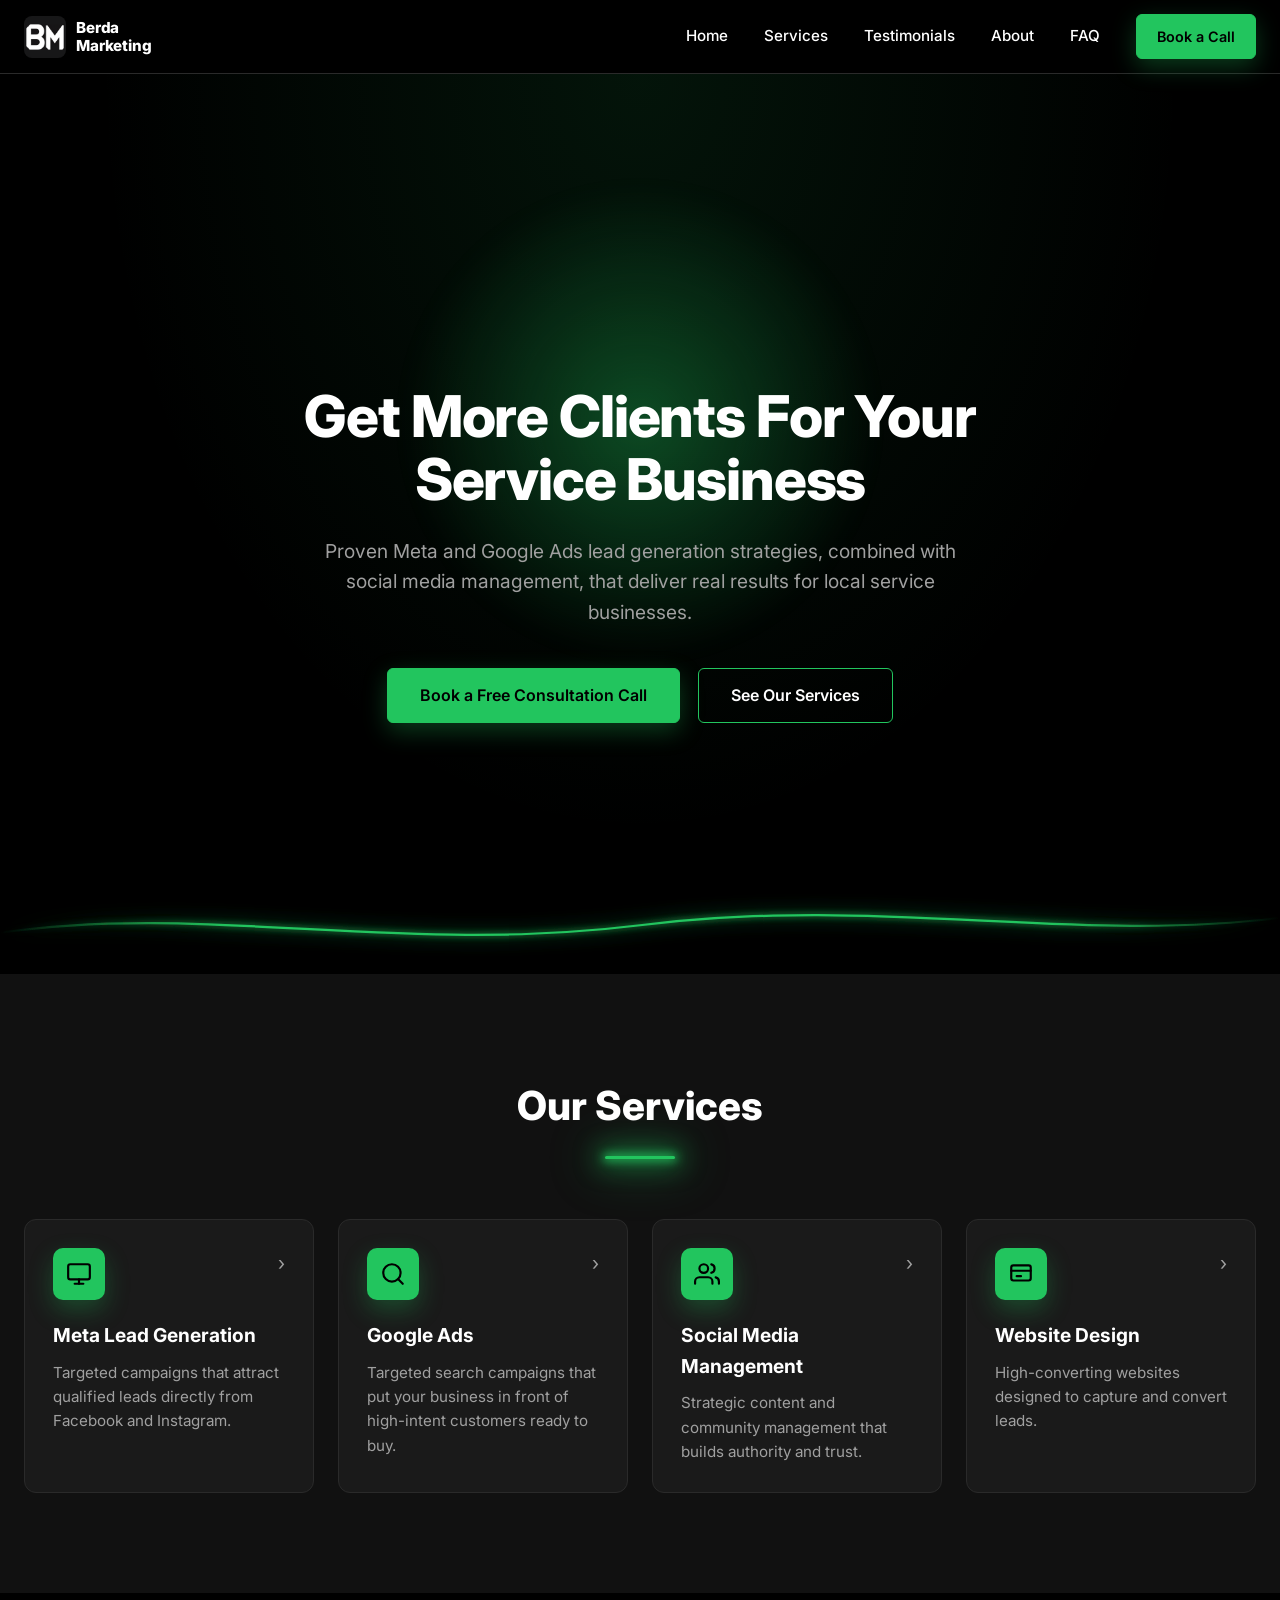
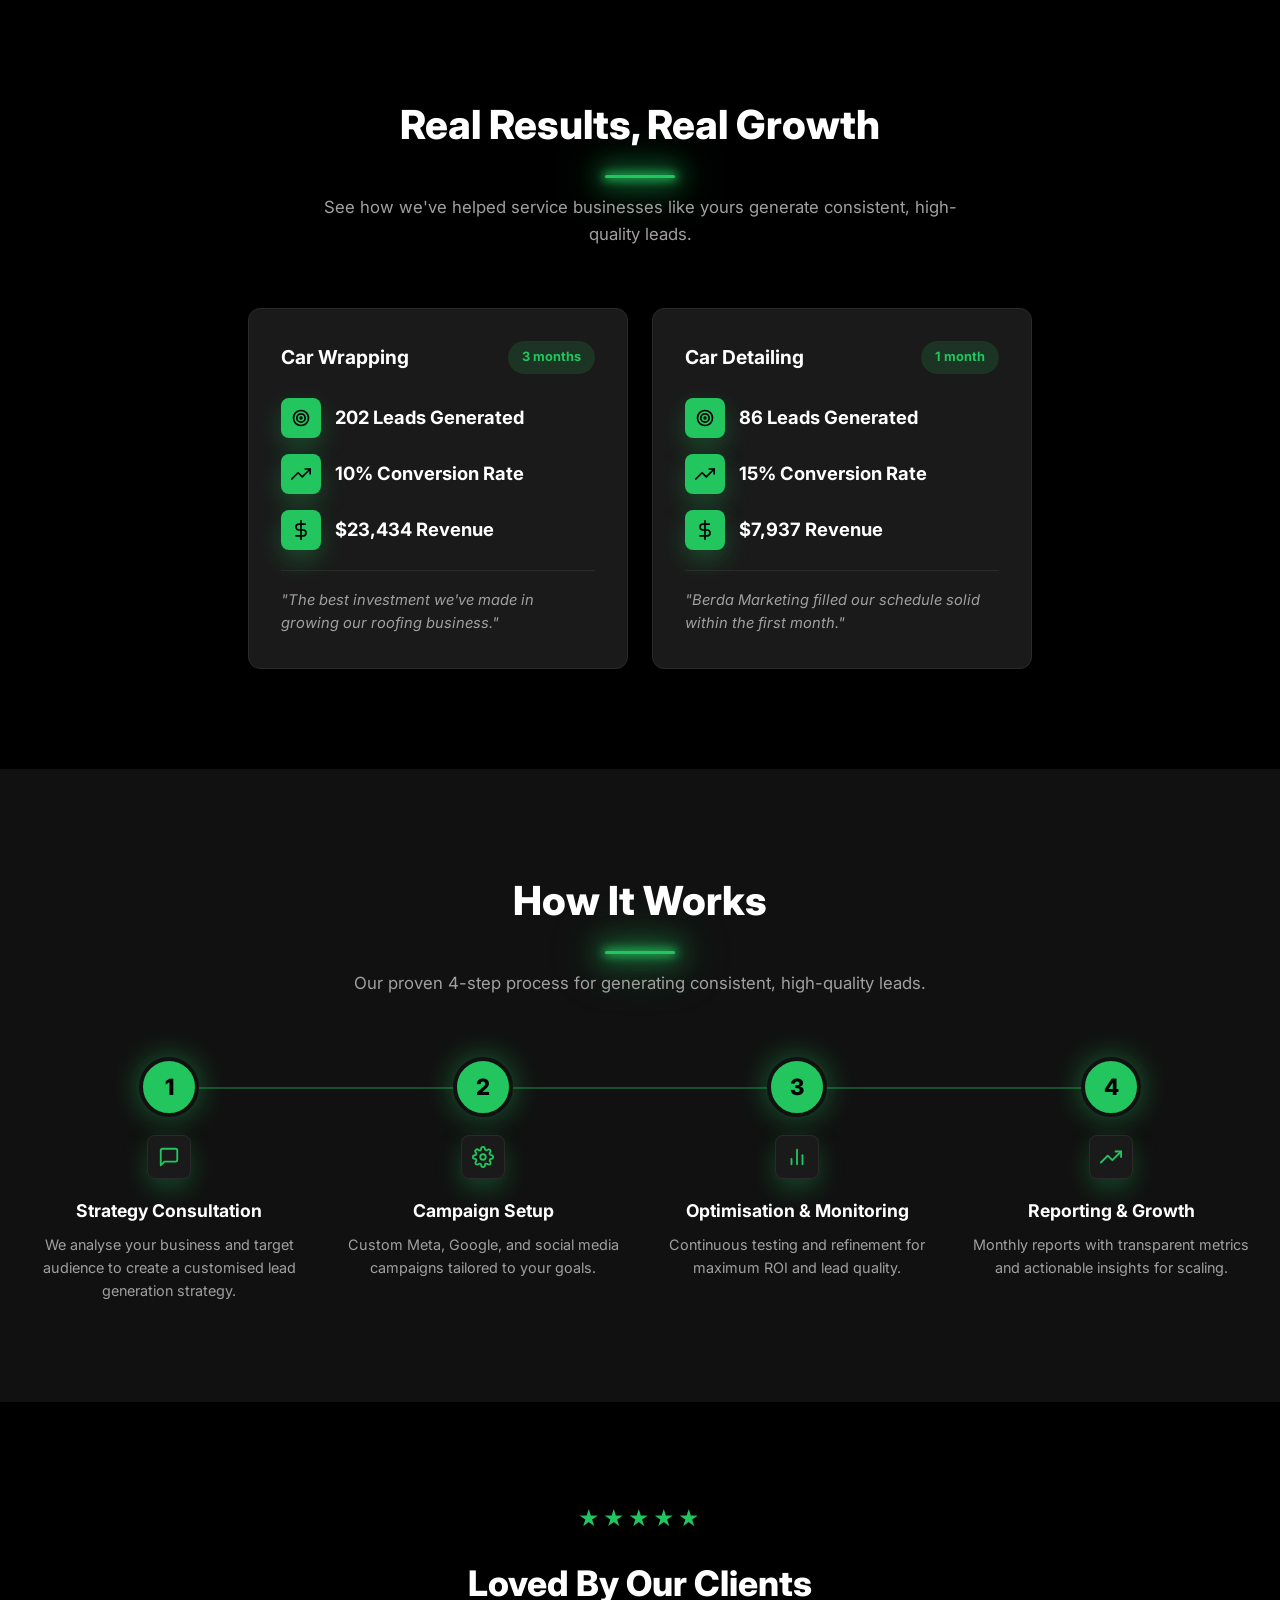
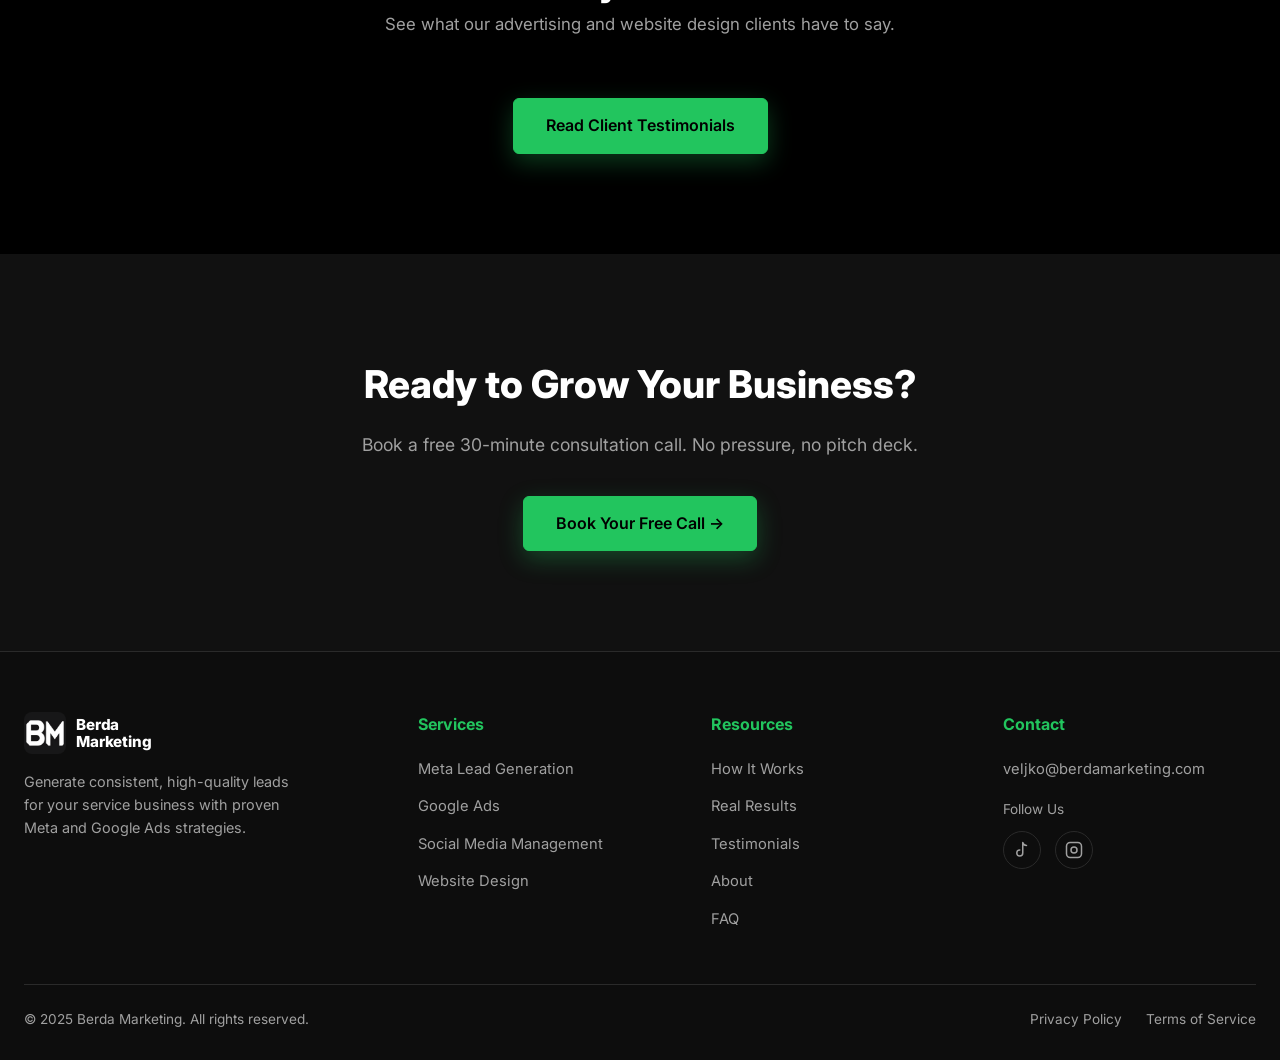
==== commit 1a7603b3: "Use cropped square logo in nav/footer and replace white focus outline Co-Authored-By: Claude Sonnet " ====
--- a/website/index.html
+++ b/website/index.html
@@ -35,7 +35,7 @@
 <!-- ================= NAVBAR ================= -->
 <header class="navbar">
   <div class="nav-inner">
-    <a href="index.html" class="logo"><img src="assets/logo-no-text.png" alt="Berda Marketing" class="logo-img"><span class="logo-text"><span class="logo-line">Berda</span><span class="logo-line">Marketing</span></span></a>
+    <a href="index.html" class="logo"><img src="assets/favicon.png" alt="Berda Marketing" class="logo-img" width="42" height="42"><span class="logo-text"><span class="logo-line">Berda</span><span class="logo-line">Marketing</span></span></a>
     <nav class="nav-links">
       <a href="index.html">Home</a>
       <a href="index.html#services">Services</a>
@@ -259,7 +259,7 @@
   <div class="container">
     <div class="footer-grid">
       <div class="footer-brand-col">
-        <a href="index.html" class="logo"><img src="assets/logo-no-text.png" alt="Berda Marketing" class="logo-img"><span class="logo-text"><span class="logo-line">Berda</span><span class="logo-line">Marketing</span></span></a>
+        <a href="index.html" class="logo"><img src="assets/favicon.png" alt="Berda Marketing" class="logo-img" width="42" height="42"><span class="logo-text"><span class="logo-line">Berda</span><span class="logo-line">Marketing</span></span></a>
         <p class="footer-tagline">Generate consistent, high-quality leads for your service business with proven Meta and Google Ads strategies.</p>
       </div>
 
--- a/website/style.css
+++ b/website/style.css
@@ -157,8 +157,19 @@
 
 .logo-img {
   height: 42px;
-  width: auto;
+  width: 42px;
   display: block;
+  border-radius: 8px;
+}
+
+.logo:focus {
+  outline: none;
+}
+
+.logo:focus-visible {
+  outline: 2px solid var(--accent);
+  outline-offset: 4px;
+  border-radius: 8px;
 }
 
 .logo-text {
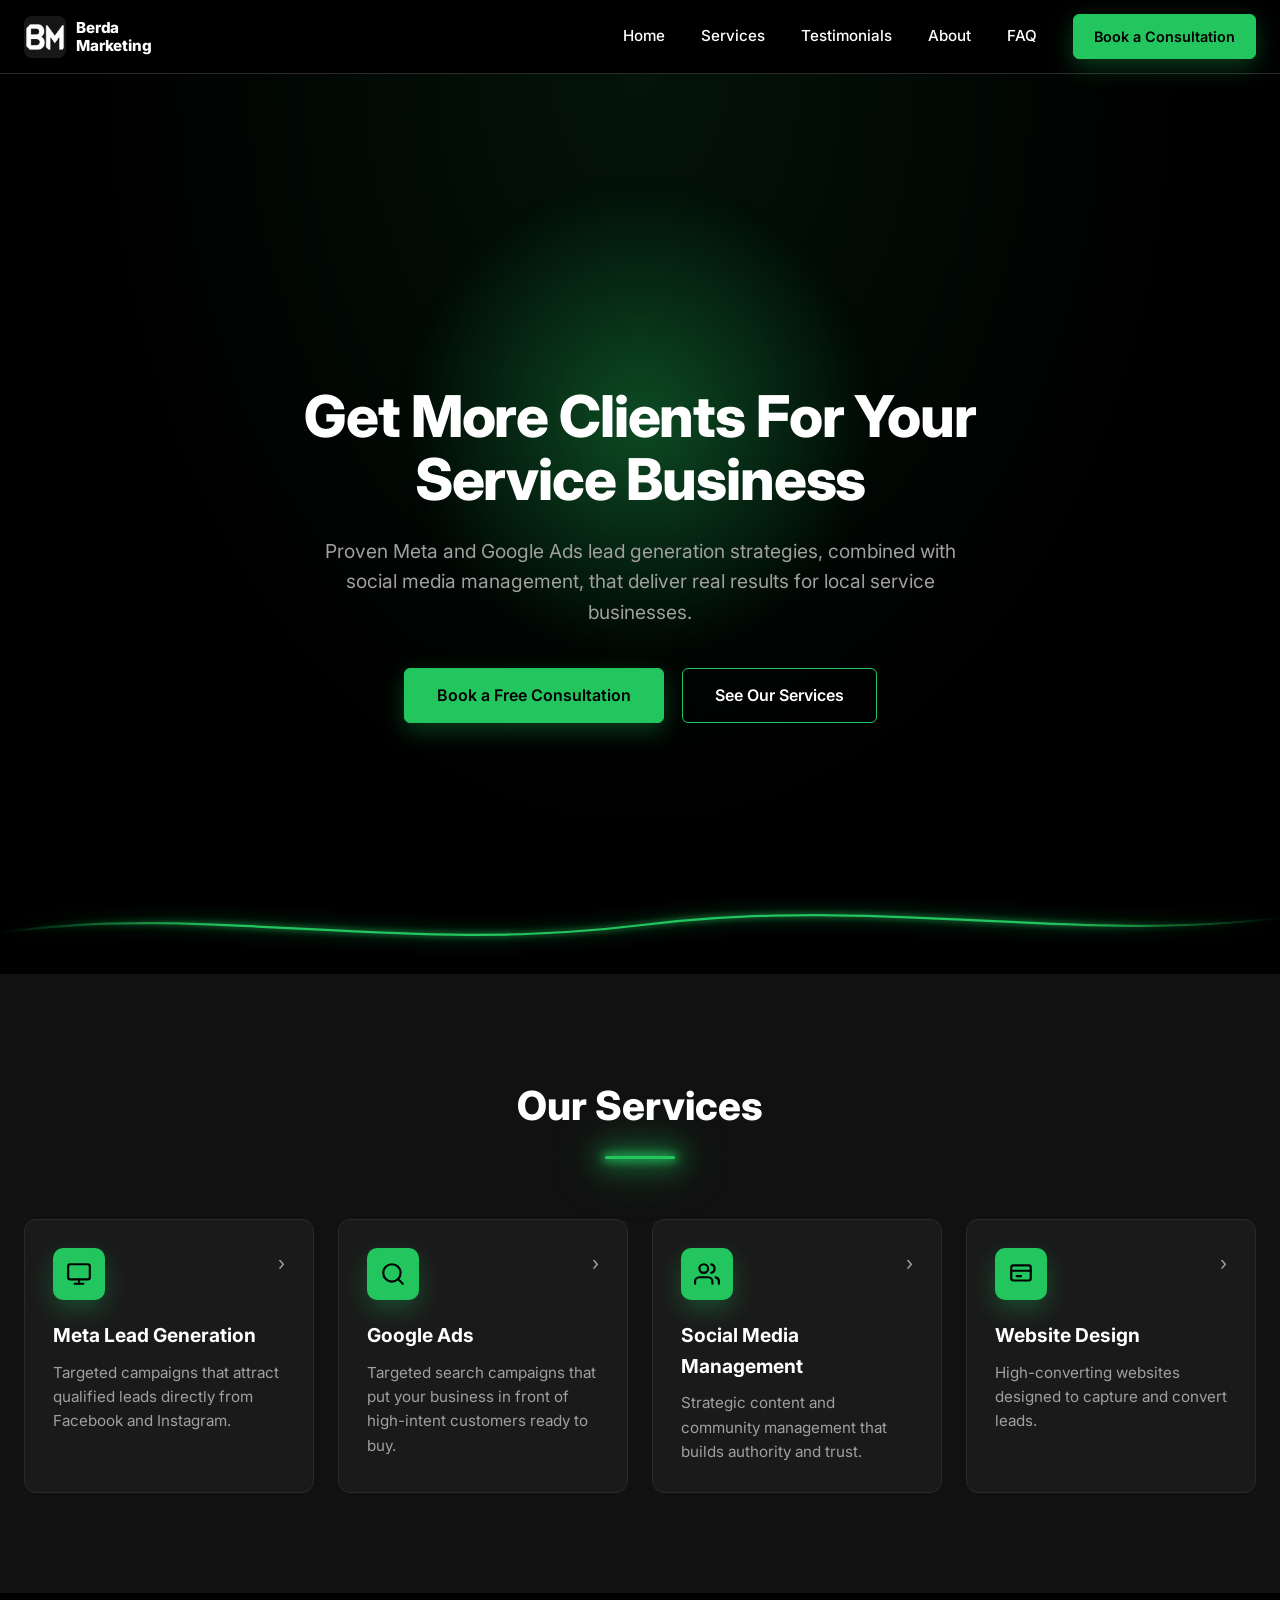
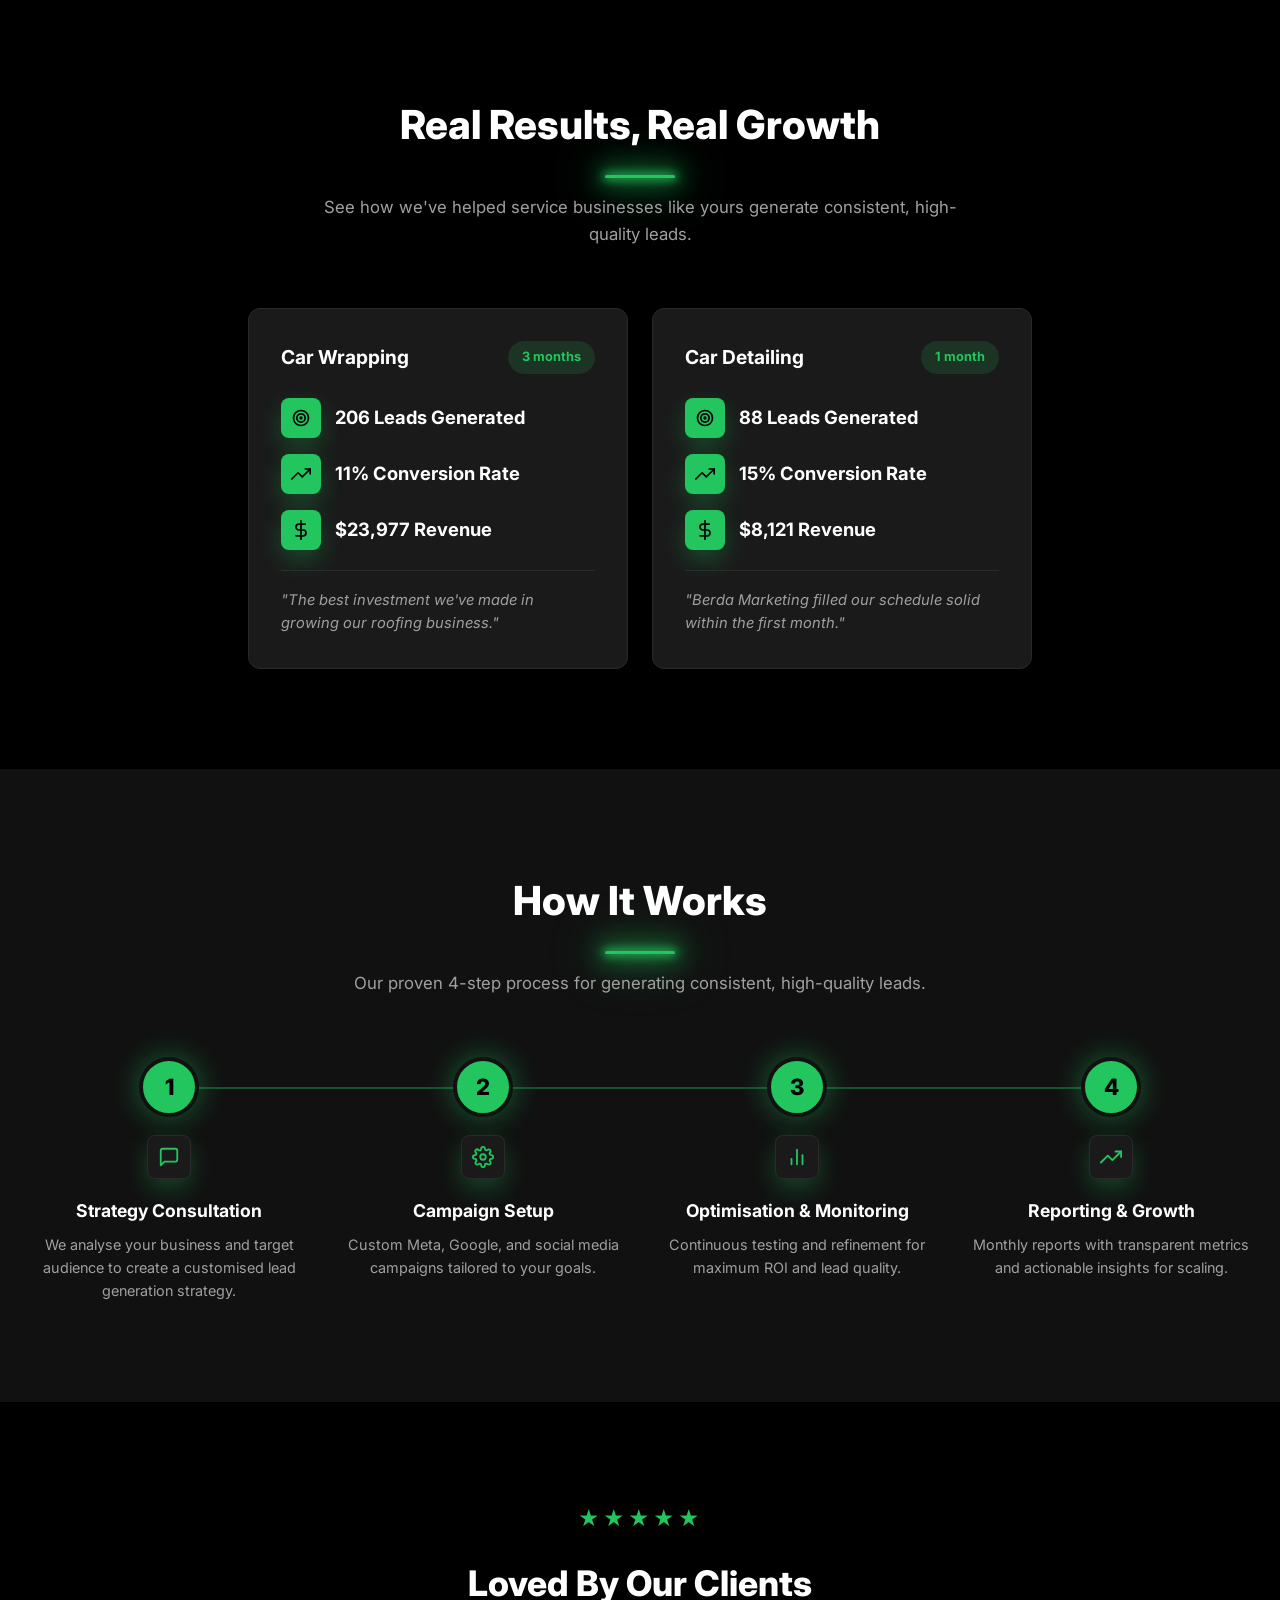
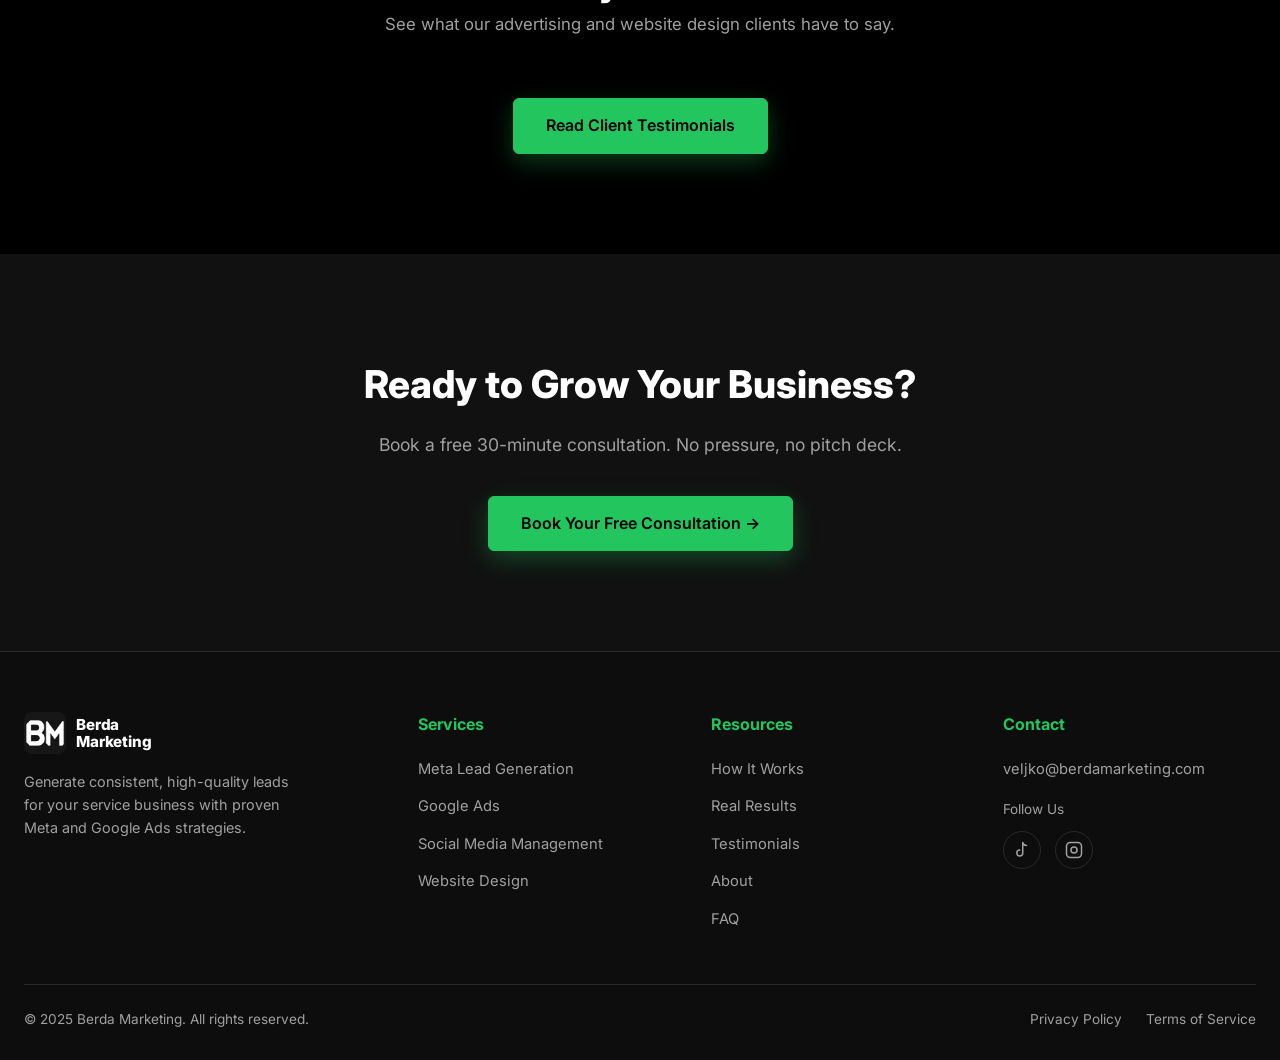
==== commit 38329b02: "Rename Book a Call to Book a Consultation across the site Co-Authored-By: Claude Sonnet 5.5 <noreply" ====
--- a/website/index.html
+++ b/website/index.html
@@ -42,7 +42,7 @@
       <a href="testimonials.html">Testimonials</a>
       <a href="about.html">About</a>
       <a href="faq.html">FAQ</a>
-      <a href="book.html" class="btn btn-solid btn-small">Book a Call</a>
+      <a href="book.html" class="btn btn-solid btn-small">Book a Consultation</a>
     </nav>
     <button class="hamburger" aria-label="Toggle menu">
       <span></span><span></span><span></span>
@@ -59,7 +59,7 @@
     <h1 class="reveal">Get More Clients For Your Service Business</h1>
     <p class="reveal" style="--reveal-delay: 0.1s">Proven Meta and Google Ads lead generation strategies, combined with social media management, that deliver real results for local service businesses.</p>
     <div class="hero-ctas reveal" style="--reveal-delay: 0.2s">
-      <a href="book.html" class="btn btn-solid">Book a Free Consultation Call</a>
+      <a href="book.html" class="btn btn-solid">Book a Free Consultation</a>
       <a href="#services" class="btn btn-outline">See Our Services</a>
     </div>
   </div>
@@ -249,8 +249,8 @@
 <section class="bg-dark final-cta">
   <div class="container">
     <h2 class="reveal">Ready to Grow Your Business?</h2>
-    <p class="reveal" style="--reveal-delay: 0.1s">Book a free 30-minute consultation call. No pressure, no pitch deck.</p>
-    <a href="book.html" class="btn btn-solid reveal" style="--reveal-delay: 0.2s">Book Your Free Call &rarr;</a>
+    <p class="reveal" style="--reveal-delay: 0.1s">Book a free 30-minute consultation. No pressure, no pitch deck.</p>
+    <a href="book.html" class="btn btn-solid reveal" style="--reveal-delay: 0.2s">Book Your Free Consultation &rarr;</a>
   </div>
 </section>
 
